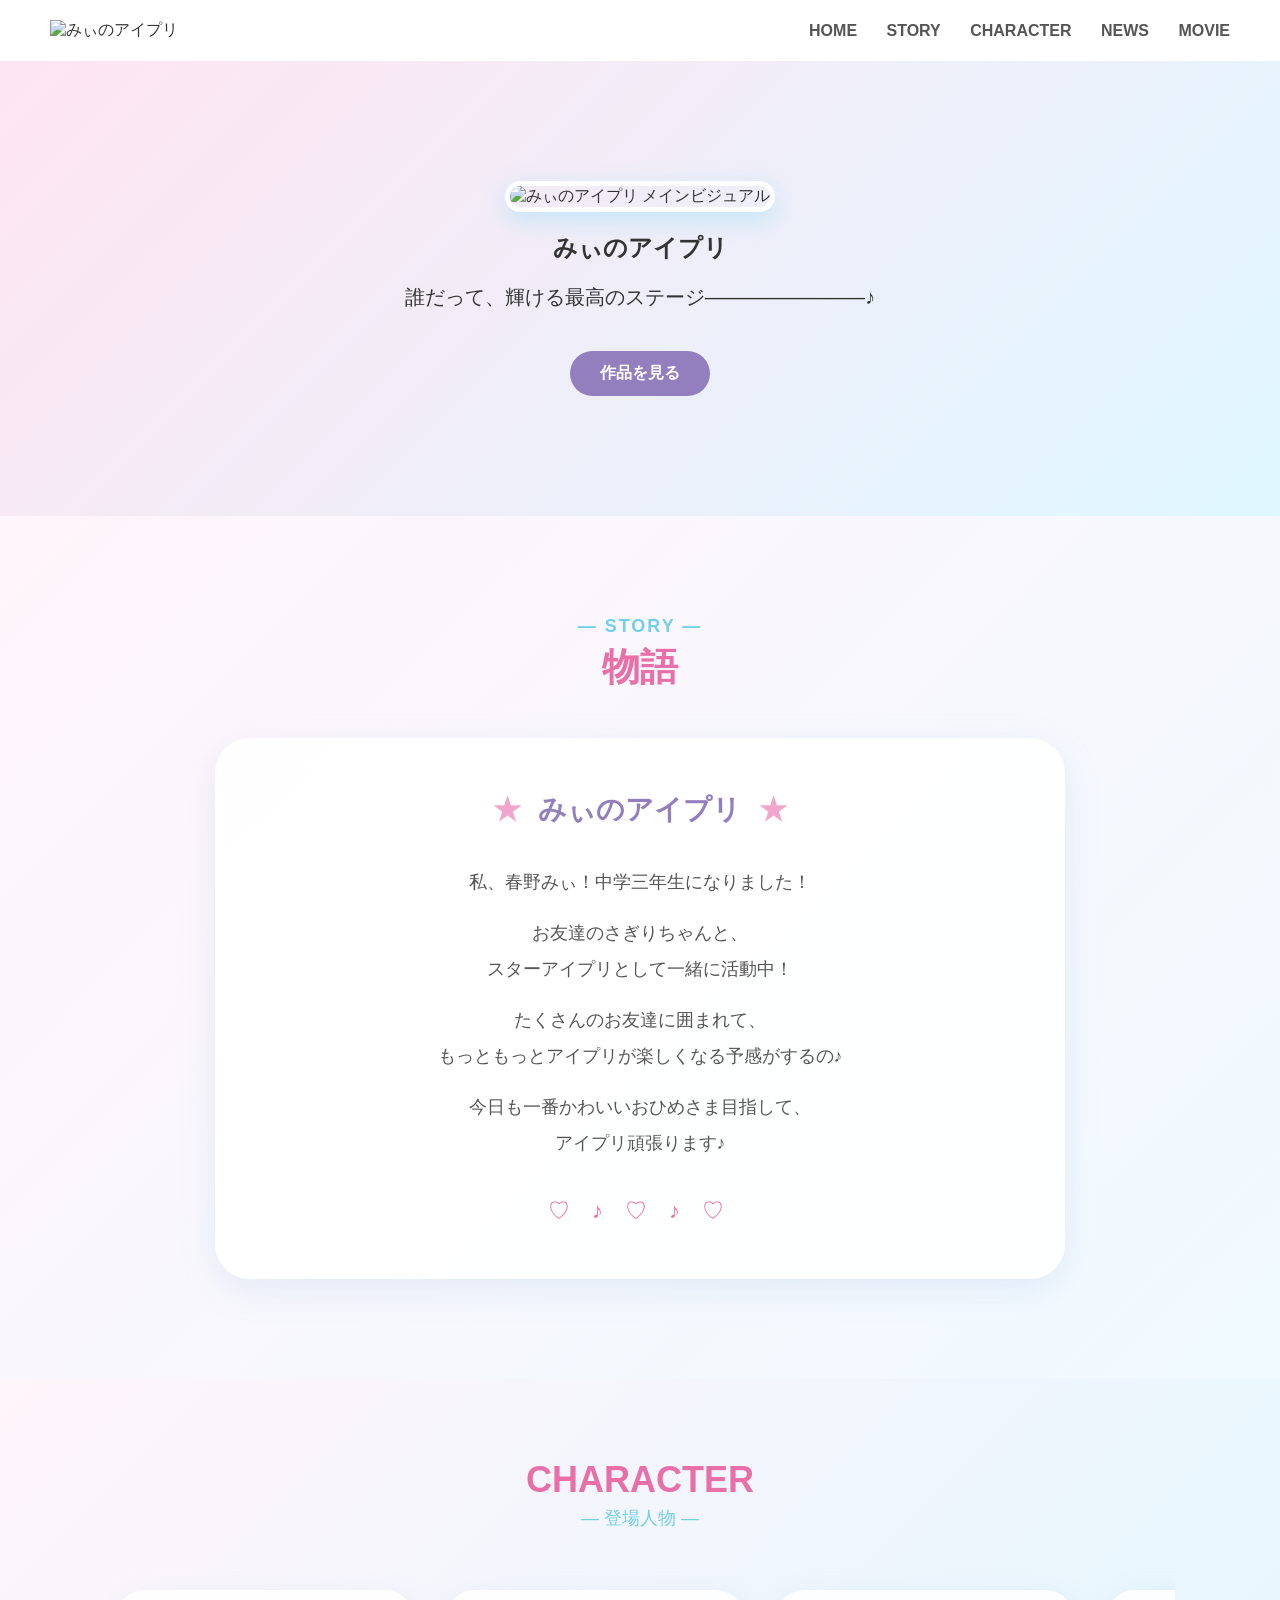
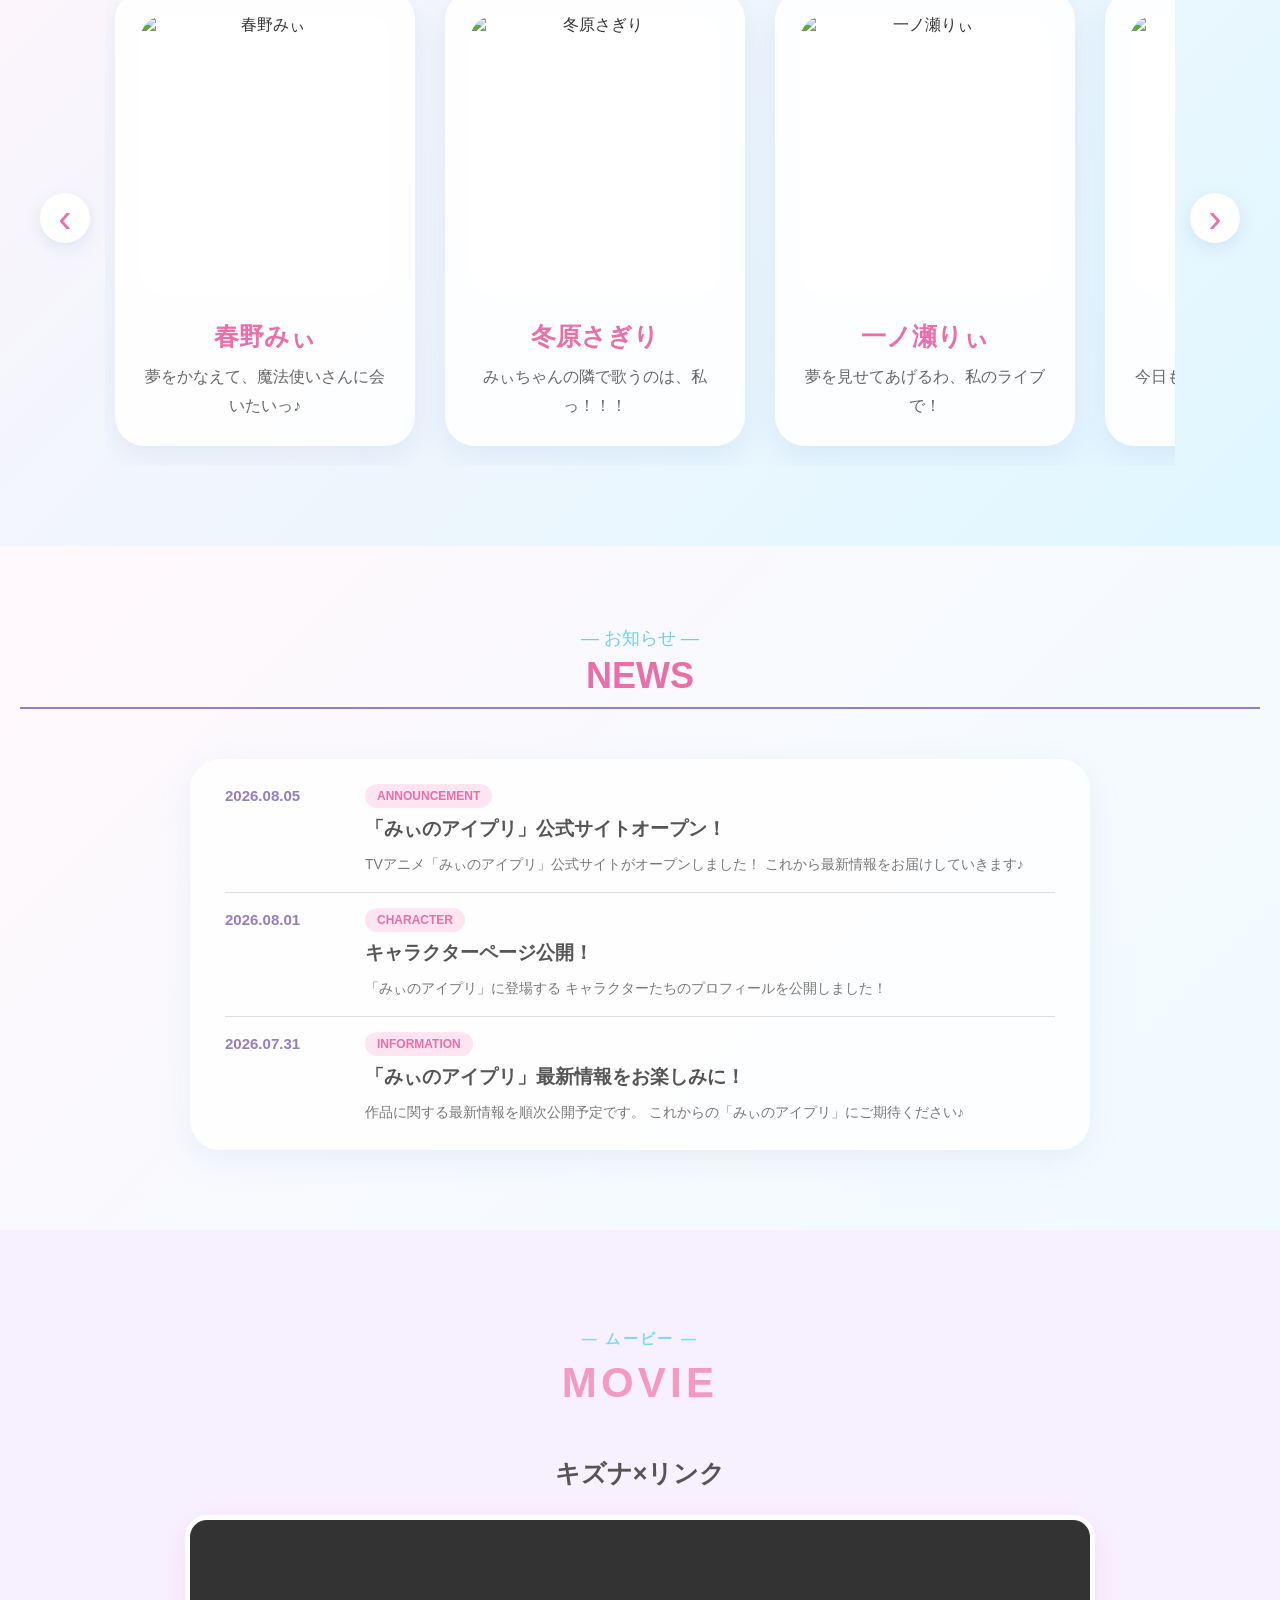
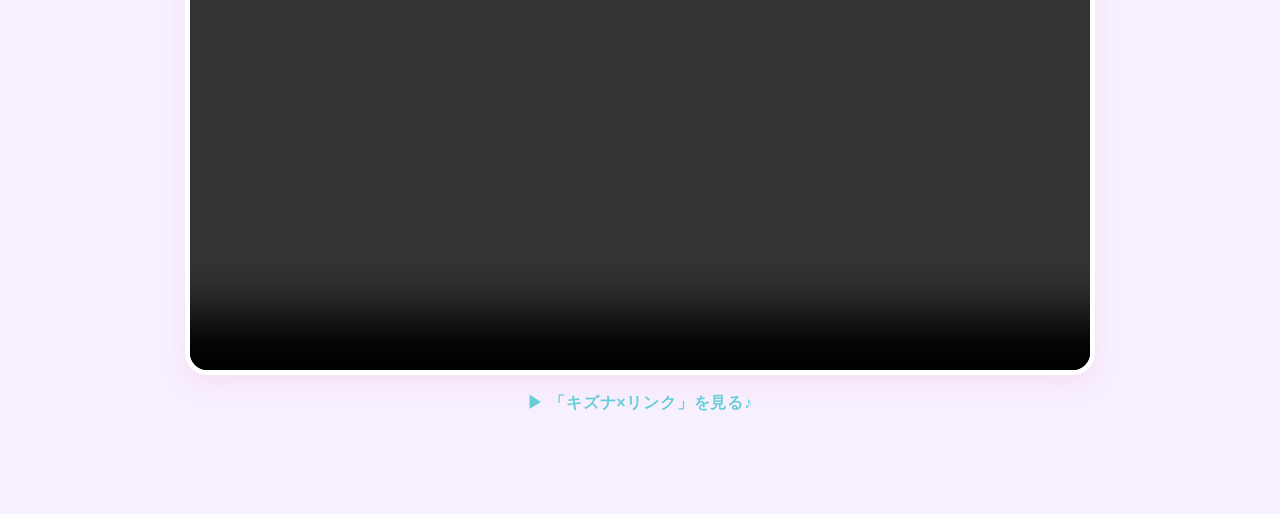
==== index.html @ 5d975978 "Add files via upload" ====
<!DOCTYPE html>
<html lang="ja">

<head>

    <meta charset="UTF-8">

    <meta name="viewport"
        content="width=device-width, initial-scale=1.0">

    <title>みぃのアイプリTVアニメ公式サイト</title>

    <link rel="stylesheet" href="style.css">

</head>


<body>


    <!-- ヘッダー -->

    <header>

        
        
        <div class="logo">
    <img src="images/タイトル.png" alt="みぃのアイプリ">
        </div>

        <nav>
            <a href="#home">HOME</a>
            <a href="#story">STORY</a>
            <a href="#character">CHARACTER</a>
            <a href="#news">NEWS</a> 
         <a href="#movie">MOVIE</a>
        </nav>

    </header>



    <!-- HOME -->

    <section class="hero" id="home">

        <img src="images/main.png.png"
             alt="みぃのアイプリ メインビジュアル">

        <h2>みぃのアイプリ</h2>

        <p>
            誰だって、輝ける最高のステージ――――――――♪
        </p>

        <a href="https://privatter.net/u/Outou_mix"
   class="hero-button"
   target="_blank"
   rel="noopener noreferrer">
    作品を見る
</a>

    </section>



    <!-- STORY -->

    <section class="story" id="story">

    <p class="story-subtitle">
        ― STORY ―
    </p>

    <h2>物語</h2>

    <div class="story-box">

        <div class="story-title">
            <span>★</span>
            みぃのアイプリ
            <span>★</span>
        </div>

        <p>
            私、春野みぃ！中学三年生になりました！
        </p>

        <p>
            お友達のさぎりちゃんと、<br>
            スターアイプリとして一緒に活動中！
        </p>

<p>
            たくさんのお友達に囲まれて、<br>
            もっともっとアイプリが楽しくなる予感がするの♪
        </p>


        <p>
            今日も一番かわいいおひめさま目指して、<br>
            アイプリ頑張ります♪
        </p>

        <div class="story-decoration">
            ♡ ♪ ♡ ♪ ♡
        </div>

    </div>

</section>


    <!-- CHARACTER -->

    <section class="character" id="character">

        <h2>CHARACTER</h2>

        <p class="section-subtitle">
            ― 登場人物 ―
        </p>


<div class="character-slider">

    <!-- 左ボタン -->
    <button class="character-arrow prev">‹</button>






        <!-- キャラクター一覧 -->

        <div class="character-list">


            <!-- 春野みぃ -->

            <a href="character-mii.html" class="character-card">

                <div class="character-image">
                    <img
                        src="images/mi.jpg"
                        alt="春野みぃ">
                </div>

                <h3>春野みぃ</h3>

                <p>
                    夢をかなえて、魔法使いさんに会いたいっ♪
                </p>

            </a>



            <!-- 冬原さぎり -->

            <a href="character-sagiri.html" class="character-card">

                <div class="character-image">
                    <img
                        src="images/sagiri.jpg"
                        alt="冬原さぎり">
                </div>

                <h3>冬原さぎり</h3>

                <p>
                    みぃちゃんの隣で歌うのは、私っ！！！
                </p>

            </a>



            <!-- 一ノ瀬りぃ -->

            <a href="character-rii.html" class="character-card">

                <div class="character-image">
                    <img
                        src="images/rii.jpg"
                        alt="一ノ瀬りぃ">
                </div>

                <h3>一ノ瀬りぃ</h3>

                <p>
                    夢を見せてあげるわ、私のライブで！
                </p>

            </a>



            <!-- 水森翠 -->

            <a href="character-sui.html" class="character-card">

                <div class="character-image">
                    <img
                        src="images/sui.jpg"
                        alt="水森翠">
                </div>

                <h3>水森翠</h3>

                <p>
                    今日もアイプリ日和の天気だねぇ～♪
                </p>

            </a>



            <!-- 由良樹ぱく -->

            <a href="character-paku.html" class="character-card">

                <div class="character-image">
                    <img
                        src="images/paku.jpg"
                        alt="由良樹ぱく">
                </div>

                <h3>由良樹ぱく</h3>

                <p>
                    あたしのライブで、笑顔を届けるっすよ！
                </p>

            </a>



            <!-- 秋風いずき -->

            <a href="character-izu.html" class="character-card">

                <div class="character-image">
                    <img
                        src="images/izu.jpg"
                        alt="秋風いずき">
                </div>

                <h3>秋風いずき</h3>

                <p>
                    お願いみぃちゃん、アイプリになって！
                </p>

            </a>



            <!-- 夕暮凪 -->

            <a href="character-nagi.html" class="character-card">

                <div class="character-image">
                    <img
                        src="images/nagi.jpg"
                        alt="夕暮凪">
                </div>

                <h3>夕暮凪</h3>

                <p>
                    あんたたち、ステージで妥協しないでよね
                </p>

            </a>



            <!-- 黒瀬胡桃 -->

            <a href="character-kurumi.html" class="character-card">

                <div class="character-image">
                    <img
                        src="images/kurumi.jpg"
                        alt="黒瀬胡桃">
                </div>

                <h3>黒瀬胡桃</h3>

                <p>
                    ぱくは私の親友なのです！
                </p>

            </a>



            <!-- 水森零 -->

            <a href="character-rei.html" class="character-card">

                <div class="character-image">
                    <img
                        src="images/rei.jpg"
                        alt="水森零">
                </div>

                <h3>水森零</h3>

                <p>
                    翠には幸せでいてほしいの
                </p>

            </a>



            <!-- 神咲夏色 -->

            <a href="character-natu.html" class="character-card">

                <div class="character-image">
                    <img
                        src="images/natu.webp"
                        alt="神咲夏色">
                </div>

                <h3>神咲夏色</h3>

                <p>
                    ボクのステージは、みんなに魔法をかけるんだ！
                </p>

            </a>



            <!-- 柏木亜美華 -->

            <a href="character-ami.html" class="character-card">

                <div class="character-image">
                    <img
                        src="images/ami.jpg"
                        alt="柏木亜美華">
                </div>

                <h3>柏木亜美華</h3>

                <p>
                    お花みたいに広がって、私の思い届いて！
                </p>

            </a>



            <!-- 星宵ゆあ -->

            <a href="character-yua.html" class="character-card">

                <div class="character-image">
                    <img
                        src="images/yua.jpg"
                        alt="星宵ゆあ">
                </div>

                <h3>星宵ゆあ</h3>

                <p>
                    …………もう一度だけ、私も歌いたい
                </p>

            </a>



            <!-- 夜沙暗ろまん -->

            <a href="character-roma.html" class="character-card">

                <div class="character-image">
                    <img
                        src="images/roma.jpg"
                        alt="夜沙暗ろまん">
                </div>

                <h3>夜沙暗ろまん</h3>

                <p>
                    …………先輩、ごめんなさい
                </p>

            </a>


        </div>
        <!-- character-list ここまで -->


        <!-- 右ボタン -->

        <button class="character-arrow next">
            ›
        </button>


    </div>
    <!-- character-slider ここまで -->


</section>







    <!-- NEWS -->

   <!-- NEWS -->

<section class="news" id="news">

    <p class="section-subtitle">
        ― お知らせ ―
    </p>

    <h2>NEWS</h2>


    <div class="news-list">


        <!-- NEWS 01 -->

        <article class="news-item">

            <time>2026.08.05</time>

            <div class="news-content">

                <span class="news-category">
                    ANNOUNCEMENT
                </span>

                <h3>
                    「みぃのアイプリ」公式サイトオープン！
                </h3>

                <p>
                    TVアニメ「みぃのアイプリ」公式サイトがオープンしました！
                    これから最新情報をお届けしていきます♪
                </p>

            </div>

        </article>



        <!-- NEWS 02 -->

        <article class="news-item">

            <time>2026.08.01</time>

            <div class="news-content">

                <span class="news-category">
                    CHARACTER
                </span>

                <h3>
                    キャラクターページ公開！
                </h3>

                <p>
                    「みぃのアイプリ」に登場する
                    キャラクターたちのプロフィールを公開しました！
                </p>

            </div>

        </article>



        <!-- NEWS 03 -->

        <article class="news-item">

            <time>2026.07.31</time>

            <div class="news-content">

                <span class="news-category">
                    INFORMATION
                </span>

                <h3>
                    「みぃのアイプリ」最新情報をお楽しみに！
                </h3>

                <p>
                    作品に関する最新情報を順次公開予定です。
                    これからの「みぃのアイプリ」にご期待ください♪
                </p>

            </div>

        </article>


    </div>

</section>


<!-- MOVIE -->
<section class="movie-section">

    <p class="section-subtitle">
        ― ムービー ―
    </p>

    <h1>MOVIE</h1>

    <article class="movie-item">

        <h2>キズナ×リンク</h2>

        <div class="movie-video">
            <video controls playsinline>
                <source src="movies/【みぃプリ】キズナ×リンク.mp4" type="video/mp4">
                お使いのブラウザでは動画を再生できません。
            </video>
        </div>

        <p class="movie-caption">
            ▶ 「キズナ×リンク」を見る♪
        </p>

    </article>

</section>
</section>

<script src="script.js"></script>

</body>

</html>
---- style.css ----
body {
margin: 0;
background-color: #f7f0ff;
color: #333333;
font-family:  sans-serif;
}  

header{
 display: flex;
 justify-content: space-between;
 align-items: center;

 padding: 20px 50px;

 background-color: white;

}


.logo img {
    width: 180px;
    height: auto;
    display: block;
}

nav a{
    margin-left: 25px;

    color: #555555;
    text-decoration: none;
    font-weight: bold;

}

.hero{
    text-align: center;

    padding: 120px 20px;

    background: linear-gradient(
        135deg,
        #ffe5f2,
        #dff7ff
    );
}

.hero h1{
 font-size: 42px;
 color: #e86fa8;
 margin-top: 30px;
}

.hero p{
    font-size: 20px;
}

.hero button{

    margin-top: 20px;

    padding: 12px 30px;

    border: none;
    border-radius: 30px;
    
    background-color: #947fbe;
    color: white;

    font-size: 16px;
    cursor: pointer;
}

.news{
 max-width: 800px;
 margin: 60px auto;
 padding: 0 20px;

}

.news h2{
    
    color: #947fbe;
    
    border-bottom: 2px solid #947fbe;

    padding-bottom: 10px;
}


.news article{
 display: flex;
 gap: 30px;   
 padding: 15px 0;
 border-bottom: 1px solid #dddddd;
}

.news time{
    color: #947fbe;
    font-weight: bold;
}

footer{
    margin-top: 80px;

    padding: 30px;

    text-align: center;

    background-color: #333333;
    
    color: #ffffff;
}

.hero img{
    max-width: 90%;
    max-width: 500px;

    border-radius: 20px;

    border: 5px solid white;

    box-shadow: 0 8px 25px rgba(130, 217, 245, 0.4);
}



.character {
    padding: 80px 20px;
    text-align: center;

    background: linear-gradient(
        135deg,
        #fff5fb,
        #dff7ff
    );

    width: 100%;
    box-sizing: border-box;

    overflow: hidden;
}

.character h2 {
    font-size: 36px;
    color: #e86fa8;
    margin: 0 0 5px;
}

.section-subtitle {
    color: #72cfe8;
    font-size: 18px;
    margin: 0 0 40px;
}


/* キャラクター全体 */

.character-slider {
    display: flex;
    align-items: center;

    gap: 15px;

    width: 100%;
    max-width: 1200px;

    margin: 0 auto;

    box-sizing: border-box;
}

/* キャラクターを横に並べる部分 */
.character-list {
    display: flex;

    gap: 30px;

    flex: 1;
    width: 0;
    min-width: 0;

    overflow-x: auto;

    padding: 20px 10px;

    box-sizing: border-box;

    scroll-behavior: smooth;
}



/* スクロールバー */

.character-list::-webkit-scrollbar {
    height: 8px;
}

.character-list::-webkit-scrollbar-thumb {
    background: #f3a6cc;
    border-radius: 10px;
}

.character-list::-webkit-scrollbar-track {
    background: #eefaff;
    border-radius: 10px;
}


/* キャラクターカード */
.character-card {
    flex: 0 0 300px;

    padding: 25px;

    box-sizing: border-box;

    background: rgba(255, 255, 255, 0.9);

    border-radius: 30px;

    box-shadow: 0 10px 30px rgba(150, 180, 220, 0.2);

    text-decoration: none;
    color: inherit;

    display: block;

    transition: transform 0.2s, box-shadow 0.2s;
}



/* キャラクター画像 */

.character-image {
    width: 100%;
    height: 280px;

    display: flex;
    align-items: center;
    justify-content: center;

    background: #ffffff;

    border-radius: 25px;

    overflow: hidden;
}

.character-image img {
    width: 100%;
    height: 100%;

    object-fit: cover;

    display: block;
}

/* キャラクター名 */

.character-card h3 {
    color: #e86fa8;
    font-size: 25px;

    margin: 25px 0 10px;
}


/* キャラクター紹介文 */

.character-card p {
    color: #666666;

    font-size: 16px;
    line-height: 1.8;

    margin: 0;
}


/* 左右のボタン */

.character-arrow {
    width: 50px;
    height: 50px;

    flex: 0 0 50px;

    padding: 0;

    border: none;
    border-radius: 50%;

    background-color: white;

    color: #e86fa8;

    font-size: 40px;
    line-height: 50px;

    cursor: pointer;

    box-shadow: 0 5px 15px rgba(150, 180, 220, 0.25);

    display: flex;
    align-items: center;
    justify-content: center;

    box-sizing: border-box;
}





/* =========================
   CHARACTER DETAIL
========================= */

.character-detail {
    padding: 80px 20px;

    max-width: 1100px;

    margin: 0 auto;

    text-align: center;
}

.character-detail h1 {
    color: #e86fa8;

    font-size: 42px;

    margin-bottom: 50px;
}

.character-detail-content {
    display: flex;

    align-items: center;

    gap: 60px;

    text-align: left;
}

.character-detail-image {
    flex: 1;

    max-width: 450px;

    background: white;

    border-radius: 30px;

    overflow: hidden;

    box-shadow:
        0 10px 30px rgba(150, 180, 220, 0.2);
}

.character-detail-image img {
    width: 100%;

    display: block;
}

.character-detail-text {
    flex: 1;
}

.character-detail-text h2 {
    color: #e86fa8;

    font-size: 32px;
}

.character-detail-text p {
    line-height: 2;

    color: #555;
}

.character-detail-text dl {
    margin-top: 30px;
}

.character-detail-text dt {
    color: #72cfe8;

    font-weight: bold;

    margin-top: 15px;
}

.character-detail-text dd {
    margin-left: 0;

    margin-top: 5px;
}

.back-button {
    display: inline-block;

    margin-top: 60px;

    padding: 12px 30px;

    border-radius: 30px;

    background: #e86fa8;

    color: white;

    text-decoration: none;

    font-weight: bold;
}

.back-button:hover {
    opacity: 0.8;
}



.character-card:hover {
    text-decoration: none;
    color: inherit;

    transform: translateY(-8px);

    box-shadow:
        0 15px 35px rgba(150, 180, 220, 0.3);
}


.story {
    padding: 100px 20px;
    text-align: center;

    background: linear-gradient(
        135deg,
        #fff5fb,
        #f0faff
    );

    box-sizing: border-box;
}

.story-subtitle {
    margin: 0 0 5px;

    color: #72cfe8;

    font-size: 18px;
    font-weight: bold;
    letter-spacing: 2px;
}

.story h2 {
    margin: 0 0 45px;

    color: #e86fa8;

    font-size: 38px;
}

/* ストーリー本文のカード */

.story-box {
    max-width: 850px;

    margin: 0 auto;

    padding: 50px 60px;

    box-sizing: border-box;

    background: rgba(255, 255, 255, 0.9);

    border-radius: 35px;

    box-shadow:
        0 10px 35px rgba(150, 180, 220, 0.2);

    border: 3px solid rgba(255, 255, 255, 0.8);
}

/* タイトル */

.story-title {
    margin-bottom: 35px;

    color: #947fbe;

    font-size: 28px;
    font-weight: bold;
}

.story-title span {
    color: #f3a6cc;

    margin: 0 10px;
}

/* 本文 */

.story-box p {
    margin: 15px 0;

    color: #555555;

    font-size: 18px;

    line-height: 2;
}

/* 下の飾り */

.story-decoration {
    margin-top: 35px;

    color: #e86fa8;

    font-size: 22px;

    letter-spacing: 8px;
}


/* =========================
   NEWS
========================= */

.news {
    padding: 80px 20px;

    background: linear-gradient(
        135deg,
        #fff8fc,
        #f0fbff
    );

    max-width: none;
    margin: 0;
}

.news > h2 {
    text-align: center;

    font-size: 36px;

    color: #e86fa8;

    margin: 0 0 50px;
}

.news > .section-subtitle {
    text-align: center;

    margin-bottom: 5px;
}


/* NEWS一覧 */

.news-list {
    max-width: 900px;

    margin: 0 auto;

    background: rgba(255, 255, 255, 0.85);

    border-radius: 30px;

    padding: 10px 35px;

    box-sizing: border-box;

    box-shadow:
        0 10px 30px rgba(150, 180, 220, 0.15);
}


/* NEWS一件 */

.news-item {
    display: flex;

    gap: 30px;

    padding: 30px 10px;

    border-bottom: 1px solid #eeeeee;
}


/* 最後だけ線を消す */

.news-item:last-child {
    border-bottom: none;
}


/* 日付 */

.news-item time {
    flex: 0 0 110px;

    color: #947fbe;

    font-weight: bold;

    font-size: 15px;

    padding-top: 3px;
}


/* NEWS本文 */

.news-content {
    flex: 1;
}


/* カテゴリー */

.news-category {
    display: inline-block;

    padding: 5px 12px;

    border-radius: 20px;

    background: #ffe5f2;

    color: #e86fa8;

    font-size: 12px;

    font-weight: bold;

    margin-bottom: 8px;
}


/* タイトル */

.news-content h3 {
    margin: 0 0 10px;

    color: #555555;

    font-size: 19px;
}


/* 本文 */

.news-content p {
    margin: 0;

    color: #777777;

    line-height: 1.8;

    font-size: 14px;
}


/* NEWSにマウスを乗せたとき */

.news-item {
    transition: transform 0.2s;
}

.news-item:hover {
    transform: translateX(5px);
}


.hero-button {
    display: inline-block;

    margin-top: 20px;

    padding: 12px 30px;

    border-radius: 30px;

    background-color: #947fbe;

    color: white;

    text-decoration: none;

    font-size: 16px;

    font-weight: bold;

    transition: 0.2s;
}

.hero-button:hover {
    transform: translateY(-3px);

    box-shadow:
        0 8px 20px rgba(150, 120, 190, 0.25);
}

/* =========================
   MOVIE
========================= */

.movie-section {
    width: 90%;
    max-width: 1000px;
    margin: 100px auto;
    text-align: center;
}

/* ― ムービー ― */

.movie-section .section-subtitle {
    margin: 0 0 10px;

    color: #7edce8;

    font-size: 15px;
    font-weight: bold;

    letter-spacing: 0.15em;
}

/* =========================
   MOVIE
========================= */

.movie-section {
    width: 90%;
    max-width: 1000px;
    margin: 100px auto;
    text-align: center;
}

/* ― ムービー ― */

.movie-section .section-subtitle {
    margin: 0 0 10px;
    color: #7edce8;
    font-size: 15px;
    font-weight: bold;
    letter-spacing: 0.15em;
}

/* MOVIE */

.movie-section h1 {
    margin: 0 0 50px;
    color: #f49ac2;
    font-size: 42px;
    font-weight: bold;
    letter-spacing: 0.1em;
}

/* 動画 */

.movie-item {
    width: 100%;
    margin: 0 auto 70px;
    text-align: center;
}

.movie-item h2 {
    margin: 0 0 25px;
    color: #555;
    font-size: 25px;
    font-weight: bold;
}

.movie-video {
    width: 100%;
    max-width: 900px;
    margin: 0 auto;
    overflow: hidden;
    background: white;
    border: 5px solid white;
    border-radius: 22px;
    box-shadow: 0 8px 25px rgba(244, 154, 194, 0.2);
}

.movie-video video {
    display: block;
    width: 100%;
    height: auto;
}

.movie-caption {
    margin: 18px 0 0;
    color: #68cdd9;
    font-size: 16px;
    font-weight: bold;
    letter-spacing: 0.05em;
}

@media screen and (max-width: 768px) {

    /* ページ全体 */
    body {
        width: 100%;
        overflow-x: hidden;
    }

    /* ヘッダー */
    header {
        width: 100%;
        padding: 10px;
        box-sizing: border-box;
    }

    /* ロゴ */
    .logo img {
        max-width: 70%;
        height: auto;
    }

    /* コンテンツ */
    main {
        width: 100%;
        padding: 0 15px;
        box-sizing: border-box;
    }

    /* 画像 */
    img {
        max-width: 100%;
        height: auto;
    }

    /* YouTubeなどの動画 */
    iframe {
        max-width: 100%;
        width: 100%;
        height: auto;
        aspect-ratio: 16 / 9;
    }

    /* 横並びの要素を縦並びに */
    .container,
    .content,
    .items {
        flex-direction: column;
    }

    /* 見出し */
    h1 {
        font-size: 26px;
    }

    h2 {
        font-size: 22px;
    }

    h3 {
        font-size: 19px;
    }

    /* 本文 */
    p {
        font-size: 15px;
        line-height: 1.8;
    }
}
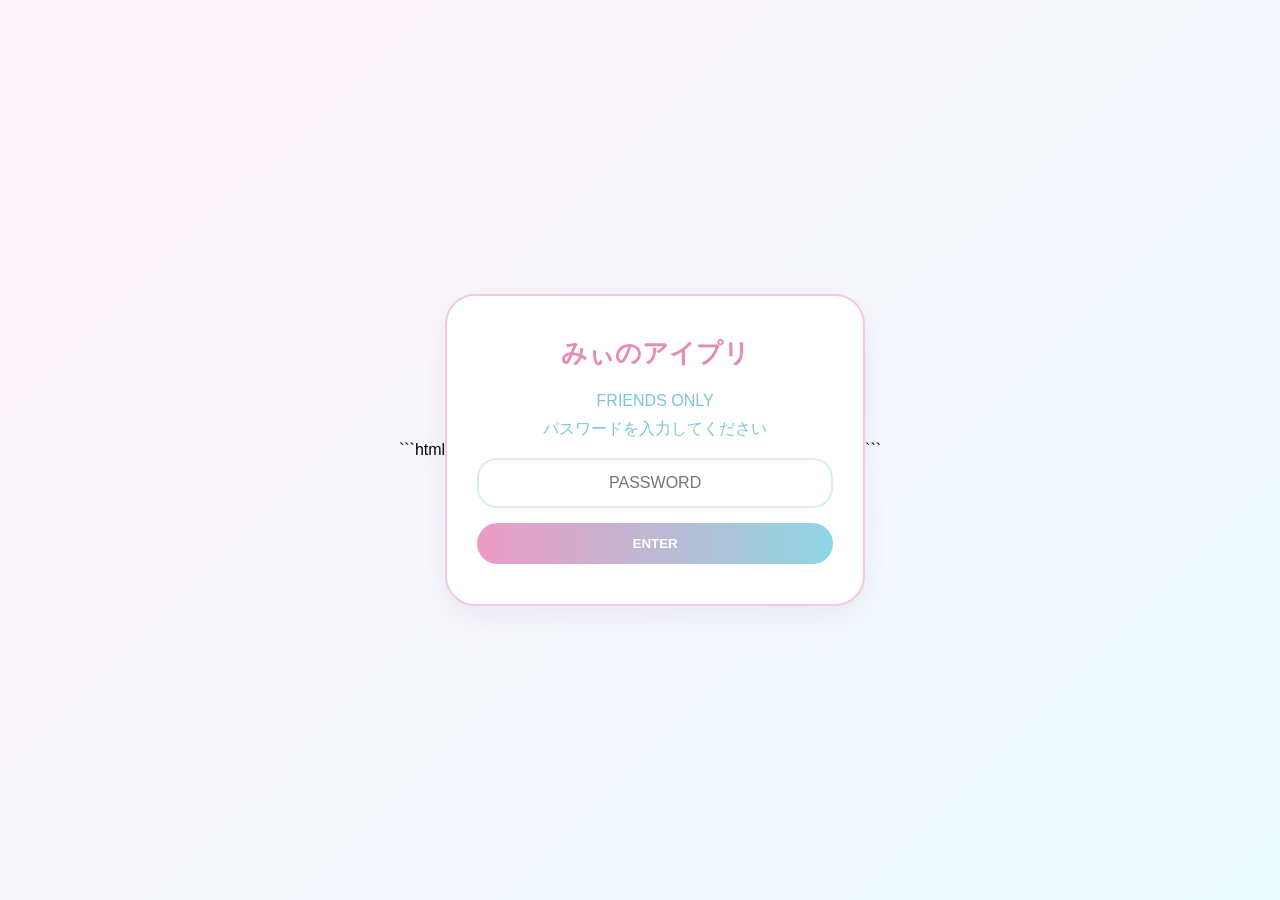
==== commit 7fd784f3: "Create index.html" ====
--- a/index.html
+++ b/index.html
@@ -1,556 +1,187 @@
-<!DOCTYPE html>
-<html lang="ja">
-
-<head>
-
-    <meta charset="UTF-8">
-
-    <meta name="viewport"
-        content="width=device-width, initial-scale=1.0">
-
-    <title>みぃのアイプリTVアニメ公式サイト</title>
-
-    <link rel="stylesheet" href="style.css">
-
-</head>
-
-
-<body>
-
-
-    <!-- ヘッダー -->
-
-    <header>
-
-        
-        
-        <div class="logo">
-    <img src="images/タイトル.png" alt="みぃのアイプリ">
-        </div>
-
-        <nav>
-            <a href="#home">HOME</a>
-            <a href="#story">STORY</a>
-            <a href="#character">CHARACTER</a>
-            <a href="#news">NEWS</a> 
-         <a href="#movie">MOVIE</a>
-        </nav>
-
-    </header>
-
-
-
-    <!-- HOME -->
-
-    <section class="hero" id="home">
-
-        <img src="images/main.png.png"
-             alt="みぃのアイプリ メインビジュアル">
-
-        <h2>みぃのアイプリ</h2>
-
-        <p>
-            誰だって、輝ける最高のステージ――――――――♪
-        </p>
-
-        <a href="https://privatter.net/u/Outou_mix"
-   class="hero-button"
-   target="_blank"
-   rel="noopener noreferrer">
-    作品を見る
-</a>
-
-    </section>
-
-
-
-    <!-- STORY -->
-
-    <section class="story" id="story">
-
-    <p class="story-subtitle">
-        ― STORY ―
-    </p>
-
-    <h2>物語</h2>
-
-    <div class="story-box">
-
-        <div class="story-title">
-            <span>★</span>
-            みぃのアイプリ
-            <span>★</span>
-        </div>
-
-        <p>
-            私、春野みぃ！中学三年生になりました！
-        </p>
-
-        <p>
-            お友達のさぎりちゃんと、<br>
-            スターアイプリとして一緒に活動中！
-        </p>
-
-<p>
-            たくさんのお友達に囲まれて、<br>
-            もっともっとアイプリが楽しくなる予感がするの♪
-        </p>
-
-
-        <p>
-            今日も一番かわいいおひめさま目指して、<br>
-            アイプリ頑張ります♪
-        </p>
-
-        <div class="story-decoration">
-            ♡ ♪ ♡ ♪ ♡
-        </div>
-
-    </div>
-
-</section>
-
-
-    <!-- CHARACTER -->
-
-    <section class="character" id="character">
-
-        <h2>CHARACTER</h2>
-
-        <p class="section-subtitle">
-            ― 登場人物 ―
-        </p>
-
-
-<div class="character-slider">
-
-    <!-- 左ボタン -->
-    <button class="character-arrow prev">‹</button>
-
-
-
-
-
-
-        <!-- キャラクター一覧 -->
-
-        <div class="character-list">
-
-
-            <!-- 春野みぃ -->
-
-            <a href="character-mii.html" class="character-card">
-
-                <div class="character-image">
-                    <img
-                        src="images/mi.jpg"
-                        alt="春野みぃ">
-                </div>
-
-                <h3>春野みぃ</h3>
-
-                <p>
-                    夢をかなえて、魔法使いさんに会いたいっ♪
-                </p>
-
-            </a>
-
-
-
-            <!-- 冬原さぎり -->
-
-            <a href="character-sagiri.html" class="character-card">
-
-                <div class="character-image">
-                    <img
-                        src="images/sagiri.jpg"
-                        alt="冬原さぎり">
-                </div>
-
-                <h3>冬原さぎり</h3>
-
-                <p>
-                    みぃちゃんの隣で歌うのは、私っ！！！
-                </p>
-
-            </a>
-
-
-
-            <!-- 一ノ瀬りぃ -->
-
-            <a href="character-rii.html" class="character-card">
-
-                <div class="character-image">
-                    <img
-                        src="images/rii.jpg"
-                        alt="一ノ瀬りぃ">
-                </div>
-
-                <h3>一ノ瀬りぃ</h3>
-
-                <p>
-                    夢を見せてあげるわ、私のライブで！
-                </p>
-
-            </a>
-
-
-
-            <!-- 水森翠 -->
-
-            <a href="character-sui.html" class="character-card">
-
-                <div class="character-image">
-                    <img
-                        src="images/sui.jpg"
-                        alt="水森翠">
-                </div>
-
-                <h3>水森翠</h3>
-
-                <p>
-                    今日もアイプリ日和の天気だねぇ～♪
-                </p>
-
-            </a>
-
-
-
-            <!-- 由良樹ぱく -->
-
-            <a href="character-paku.html" class="character-card">
-
-                <div class="character-image">
-                    <img
-                        src="images/paku.jpg"
-                        alt="由良樹ぱく">
-                </div>
-
-                <h3>由良樹ぱく</h3>
-
-                <p>
-                    あたしのライブで、笑顔を届けるっすよ！
-                </p>
-
-            </a>
-
-
-
-            <!-- 秋風いずき -->
-
-            <a href="character-izu.html" class="character-card">
-
-                <div class="character-image">
-                    <img
-                        src="images/izu.jpg"
-                        alt="秋風いずき">
-                </div>
-
-                <h3>秋風いずき</h3>
-
-                <p>
-                    お願いみぃちゃん、アイプリになって！
-                </p>
-
-            </a>
-
-
-
-            <!-- 夕暮凪 -->
-
-            <a href="character-nagi.html" class="character-card">
-
-                <div class="character-image">
-                    <img
-                        src="images/nagi.jpg"
-                        alt="夕暮凪">
-                </div>
-
-                <h3>夕暮凪</h3>
-
-                <p>
-                    あんたたち、ステージで妥協しないでよね
-                </p>
-
-            </a>
-
-
-
-            <!-- 黒瀬胡桃 -->
-
-            <a href="character-kurumi.html" class="character-card">
-
-                <div class="character-image">
-                    <img
-                        src="images/kurumi.jpg"
-                        alt="黒瀬胡桃">
-                </div>
-
-                <h3>黒瀬胡桃</h3>
-
-                <p>
-                    ぱくは私の親友なのです！
-                </p>
-
-            </a>
-
-
-
-            <!-- 水森零 -->
-
-            <a href="character-rei.html" class="character-card">
-
-                <div class="character-image">
-                    <img
-                        src="images/rei.jpg"
-                        alt="水森零">
-                </div>
-
-                <h3>水森零</h3>
-
-                <p>
-                    翠には幸せでいてほしいの
-                </p>
-
-            </a>
-
-
-
-            <!-- 神咲夏色 -->
-
-            <a href="character-natu.html" class="character-card">
-
-                <div class="character-image">
-                    <img
-                        src="images/natu.webp"
-                        alt="神咲夏色">
-                </div>
-
-                <h3>神咲夏色</h3>
-
-                <p>
-                    ボクのステージは、みんなに魔法をかけるんだ！
-                </p>
-
-            </a>
-
-
-
-            <!-- 柏木亜美華 -->
-
-            <a href="character-ami.html" class="character-card">
-
-                <div class="character-image">
-                    <img
-                        src="images/ami.jpg"
-                        alt="柏木亜美華">
-                </div>
-
-                <h3>柏木亜美華</h3>
-
-                <p>
-                    お花みたいに広がって、私の思い届いて！
-                </p>
-
-            </a>
-
-
-
-            <!-- 星宵ゆあ -->
-
-            <a href="character-yua.html" class="character-card">
-
-                <div class="character-image">
-                    <img
-                        src="images/yua.jpg"
-                        alt="星宵ゆあ">
-                </div>
-
-                <h3>星宵ゆあ</h3>
-
-                <p>
-                    …………もう一度だけ、私も歌いたい
-                </p>
-
-            </a>
-
-
-
-            <!-- 夜沙暗ろまん -->
-
-            <a href="character-roma.html" class="character-card">
-
-                <div class="character-image">
-                    <img
-                        src="images/roma.jpg"
-                        alt="夜沙暗ろまん">
-                </div>
-
-                <h3>夜沙暗ろまん</h3>
-
-                <p>
-                    …………先輩、ごめんなさい
-                </p>
-
-            </a>
-
-
-        </div>
-        <!-- character-list ここまで -->
-
-
-        <!-- 右ボタン -->
-
-        <button class="character-arrow next">
-            ›
-        </button>
-
-
-    </div>
-    <!-- character-slider ここまで -->
-
-
-</section>
-
-
-
-
-
-
-
-    <!-- NEWS -->
-
-   <!-- NEWS -->
-
-<section class="news" id="news">
-
-    <p class="section-subtitle">
-        ― お知らせ ―
-    </p>
-
-    <h2>NEWS</h2>
-
-
-    <div class="news-list">
-
-
-        <!-- NEWS 01 -->
-
-        <article class="news-item">
-
-            <time>2026.08.05</time>
-
-            <div class="news-content">
-
-                <span class="news-category">
-                    ANNOUNCEMENT
-                </span>
-
-                <h3>
-                    「みぃのアイプリ」公式サイトオープン！
-                </h3>
-
-                <p>
-                    TVアニメ「みぃのアイプリ」公式サイトがオープンしました！
-                    これから最新情報をお届けしていきます♪
-                </p>
-
-            </div>
-
-        </article>
-
-
-
-        <!-- NEWS 02 -->
-
-        <article class="news-item">
-
-            <time>2026.08.01</time>
-
-            <div class="news-content">
-
-                <span class="news-category">
-                    CHARACTER
-                </span>
-
-                <h3>
-                    キャラクターページ公開！
-                </h3>
-
-                <p>
-                    「みぃのアイプリ」に登場する
-                    キャラクターたちのプロフィールを公開しました！
-                </p>
-
-            </div>
-
-        </article>
-
-
-
-        <!-- NEWS 03 -->
-
-        <article class="news-item">
-
-            <time>2026.07.31</time>
-
-            <div class="news-content">
-
-                <span class="news-category">
-                    INFORMATION
-                </span>
-
-                <h3>
-                    「みぃのアイプリ」最新情報をお楽しみに！
-                </h3>
-
-                <p>
-                    作品に関する最新情報を順次公開予定です。
-                    これからの「みぃのアイプリ」にご期待ください♪
-                </p>
-
-            </div>
-
-        </article>
-
-
-    </div>
-
-</section>
-
-
-<!-- MOVIE -->
-<section class="movie-section">
-
-    <p class="section-subtitle">
-        ― ムービー ―
-    </p>
-
-    <h1>MOVIE</h1>
-
-    <article class="movie-item">
-
-        <h2>キズナ×リンク</h2>
-
-        <div class="movie-video">
-            <video controls playsinline>
-                <source src="movies/【みぃプリ】キズナ×リンク.mp4" type="video/mp4">
-                お使いのブラウザでは動画を再生できません。
-            </video>
-        </div>
-
-        <p class="movie-caption">
-            ▶ 「キズナ×リンク」を見る♪
-        </p>
-
-    </article>
-
-</section>
-</section>
-
-<script src="script.js"></script>
-
-</body>
-
-</html>+```html
+<!DOCTYPE html>
+<html lang="ja">
+
+<head>
+    <meta charset="UTF-8">
+
+    <meta name="viewport"
+          content="width=device-width, initial-scale=1.0">
+
+    <title>みぃのアイプリ｜PASSWORD</title>
+
+    <style>
+
+        * {
+            box-sizing: border-box;
+        }
+
+        body {
+            margin: 0;
+            min-height: 100vh;
+
+            display: flex;
+            justify-content: center;
+            align-items: center;
+
+            font-family:
+                "Yu Gothic",
+                "Hiragino Kaku Gothic ProN",
+                sans-serif;
+
+            background:
+                linear-gradient(
+                    135deg,
+                    #fff4fa,
+                    #eefcff
+                );
+        }
+
+        .password-box {
+            width: min(90%, 420px);
+
+            padding: 40px 30px;
+
+            text-align: center;
+
+            background: white;
+
+            border-radius: 30px;
+
+            box-shadow:
+                0 10px 35px
+                rgba(180, 160, 190, 0.2);
+
+            border:
+                2px solid #f3c9df;
+        }
+
+        .password-box h1 {
+            margin: 0;
+
+            color: #e58bb7;
+
+            font-size: 26px;
+        }
+
+        .password-box p {
+            color: #79c6d5;
+
+            line-height: 1.7;
+        }
+
+        input {
+            width: 100%;
+
+            padding: 14px;
+
+            border:
+                2px solid #d9edf1;
+
+            border-radius: 20px;
+
+            outline: none;
+
+            text-align: center;
+
+            font-size: 16px;
+        }
+
+        button {
+            margin-top: 15px;
+
+            width: 100%;
+
+            padding: 13px;
+
+            border: none;
+
+            border-radius: 25px;
+
+            background:
+                linear-gradient(
+                    90deg,
+                    #ee9bc4,
+                    #8ed6e4
+                );
+
+            color: white;
+
+            font-weight: bold;
+
+            cursor: pointer;
+        }
+
+        #error {
+            display: none;
+
+            color: #e78bad;
+
+            margin-top: 15px;
+
+            font-size: 14px;
+        }
+
+    </style>
+</head>
+
+<body>
+
+    <div class="password-box">
+
+        <h1>みぃのアイプリ</h1>
+
+        <p>
+            FRIENDS ONLY<br>
+            パスワードを入力してください
+        </p>
+
+        <input
+            type="password"
+            id="password"
+            placeholder="PASSWORD"
+        >
+
+        <button onclick="checkPassword()">
+            ENTER
+        </button>
+
+        <p id="error">
+            パスワードが違います。
+        </p>
+
+    </div>
+
+
+    <script>
+
+        function checkPassword() {
+
+            const password =
+                document.getElementById("password").value;
+
+            /*
+             * 0805
+             */
+            const correctPassword = "0805";
+
+
+            if (password === correctPassword) {
+
+                window.location.href = "home.html";
+
+            } else {
+
+                document.getElementById("error")
+                    .style.display = "block";
+
+            }
+
+        }
+
+    </script>
+
+</body>
+
+</html>
+```
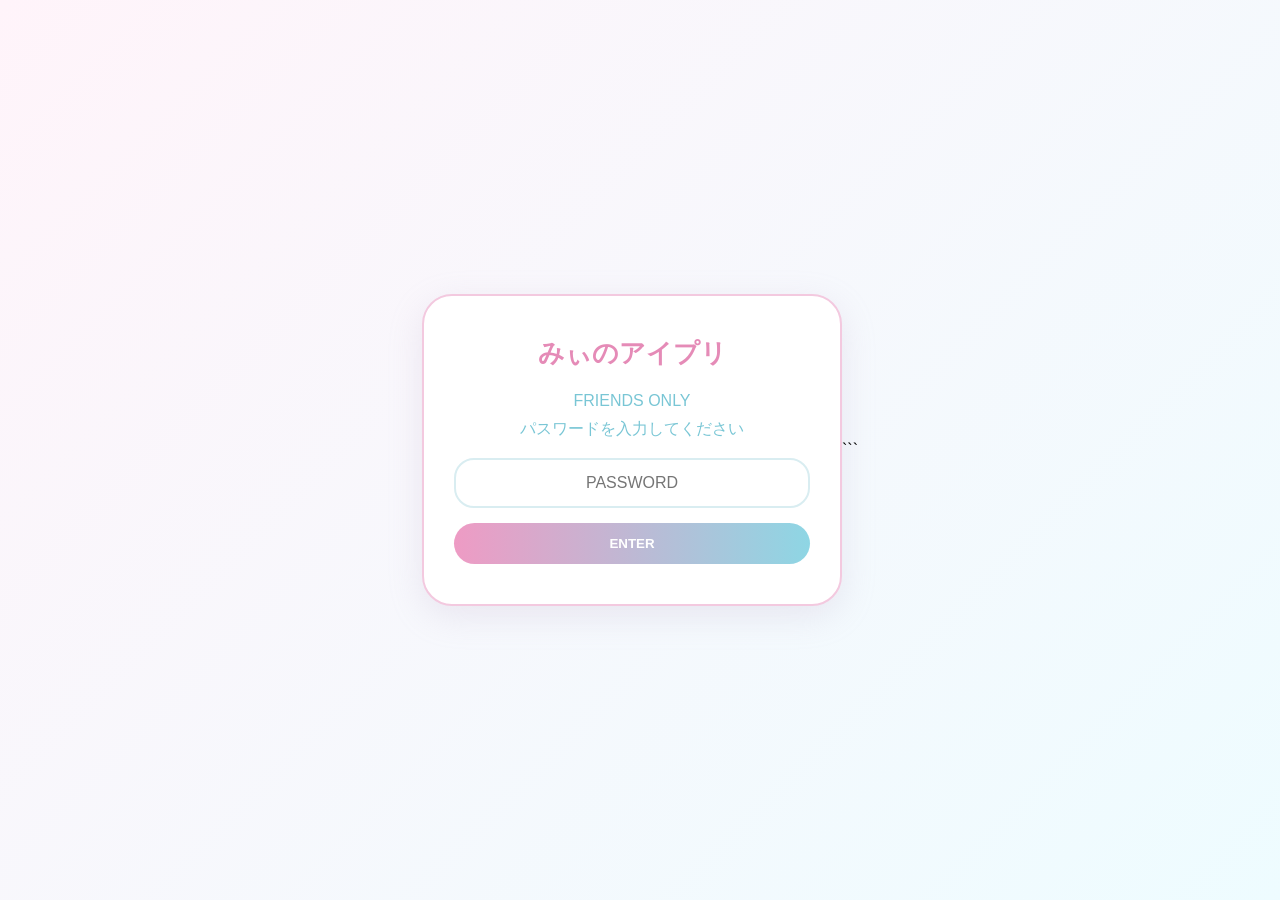
==== commit c70b8611: "Update index.html" ====
--- a/index.html
+++ b/index.html
@@ -1,4 +1,3 @@
-```html
 <!DOCTYPE html>
 <html lang="ja">
 
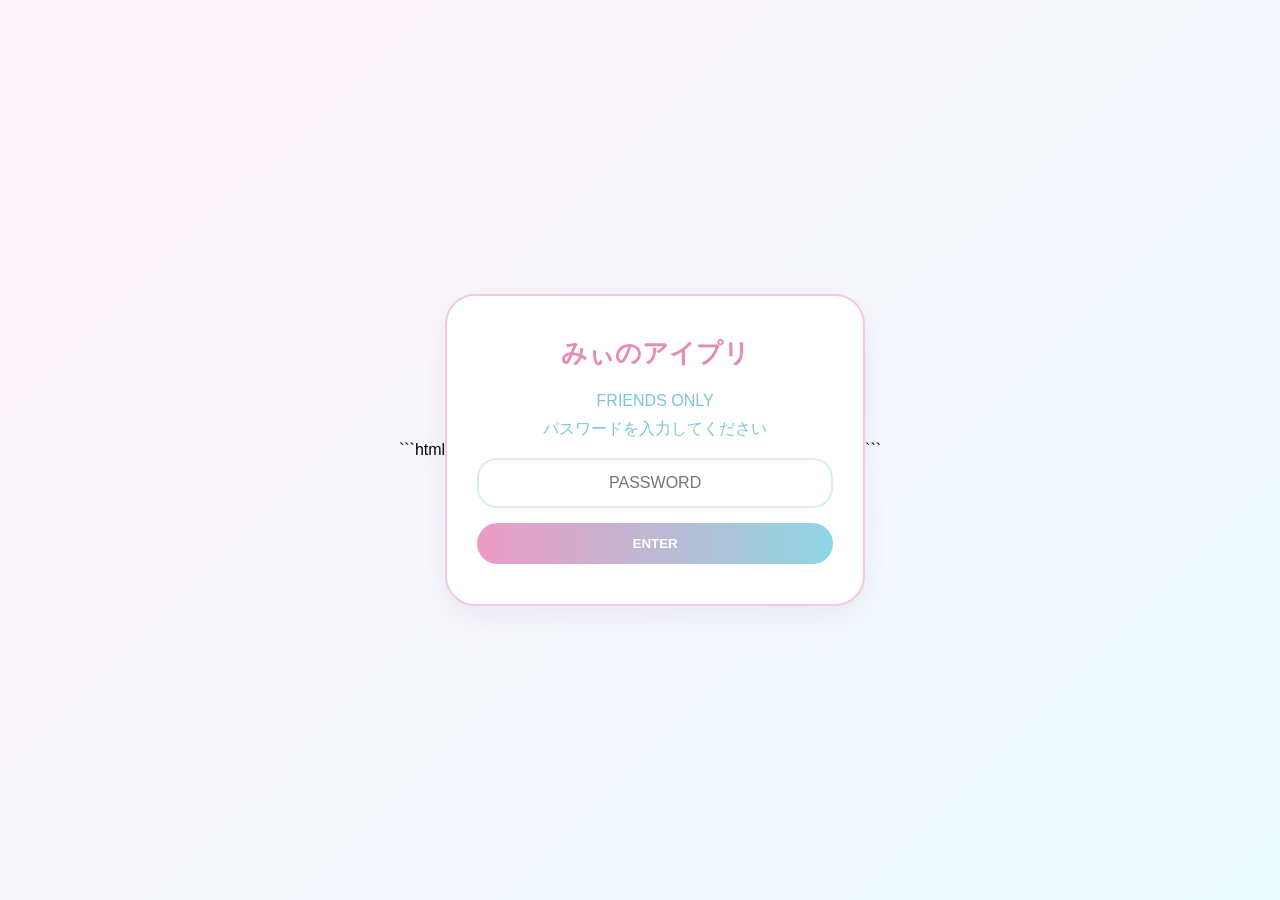
==== commit bb562200: "Update index.html" ====
--- a/index.html
+++ b/index.html
@@ -1,7 +1,9 @@
+```html
 <!DOCTYPE html>
 <html lang="ja">
 
 <head>
+
     <meta charset="UTF-8">
 
     <meta name="viewport"
@@ -122,7 +124,9 @@
         }
 
     </style>
+
 </head>
+
 
 <body>
 
@@ -159,9 +163,6 @@
             const password =
                 document.getElementById("password").value;
 
-            /*
-             * 0805
-             */
             const correctPassword = "0805";
 
 
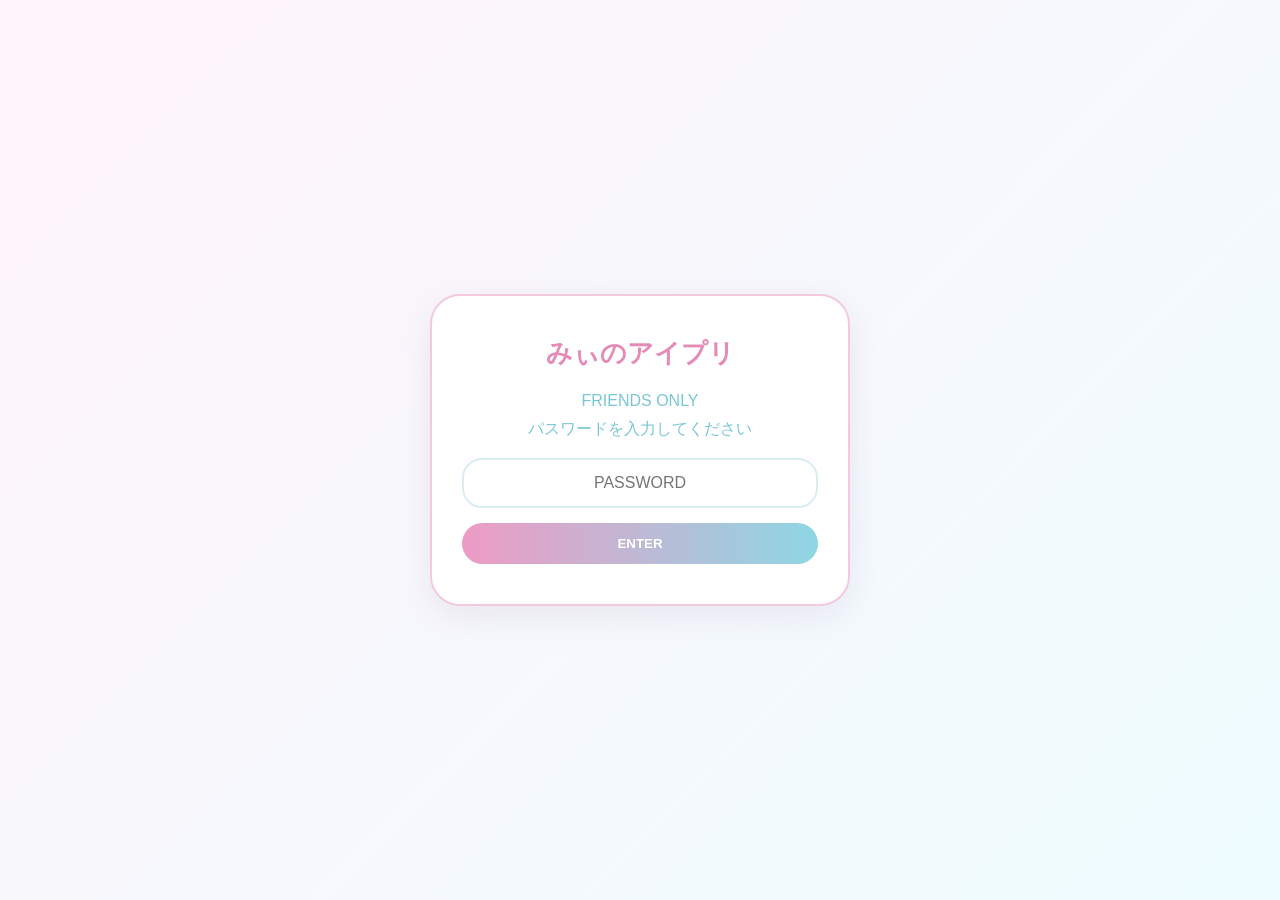
==== commit a37214f4: "Update index.html" ====
--- a/index.html
+++ b/index.html
@@ -1,4 +1,4 @@
-```html
+
 <!DOCTYPE html>
 <html lang="ja">
 
@@ -184,4 +184,4 @@
 </body>
 
 </html>
-```
+
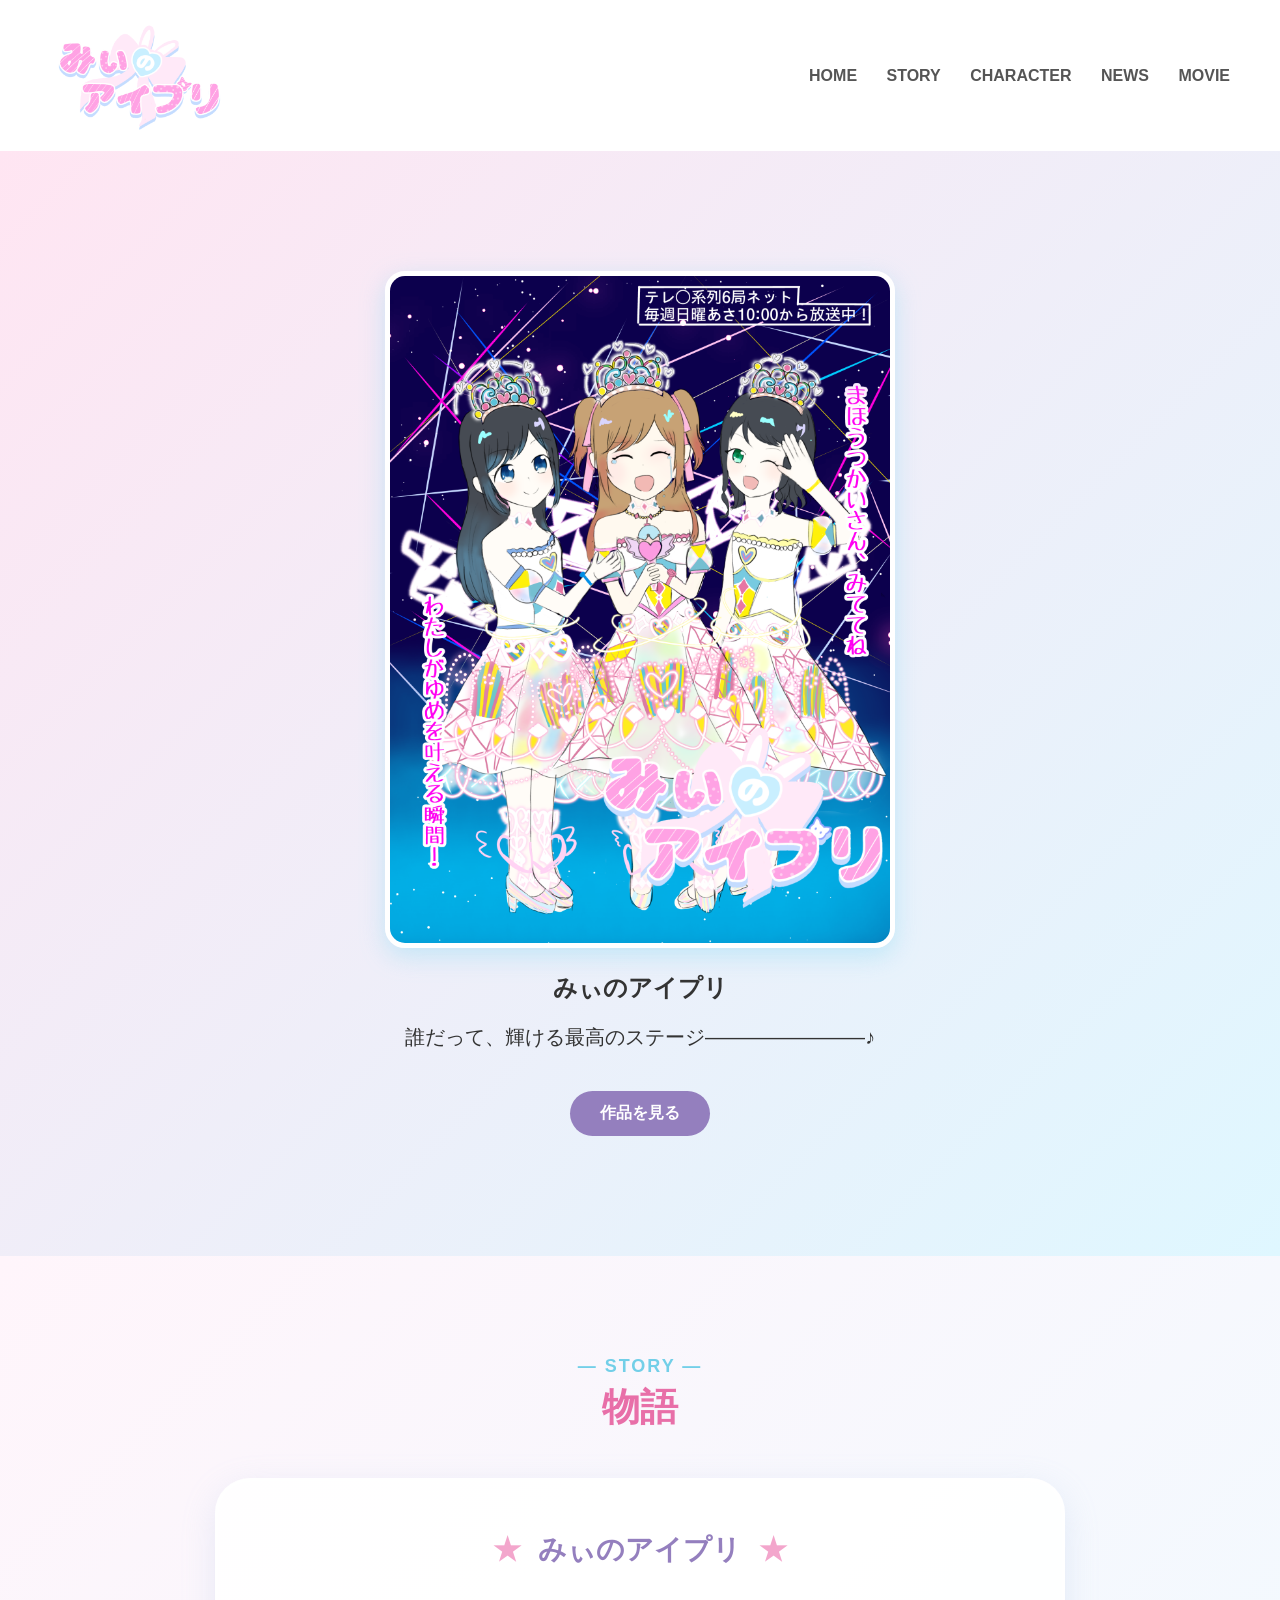
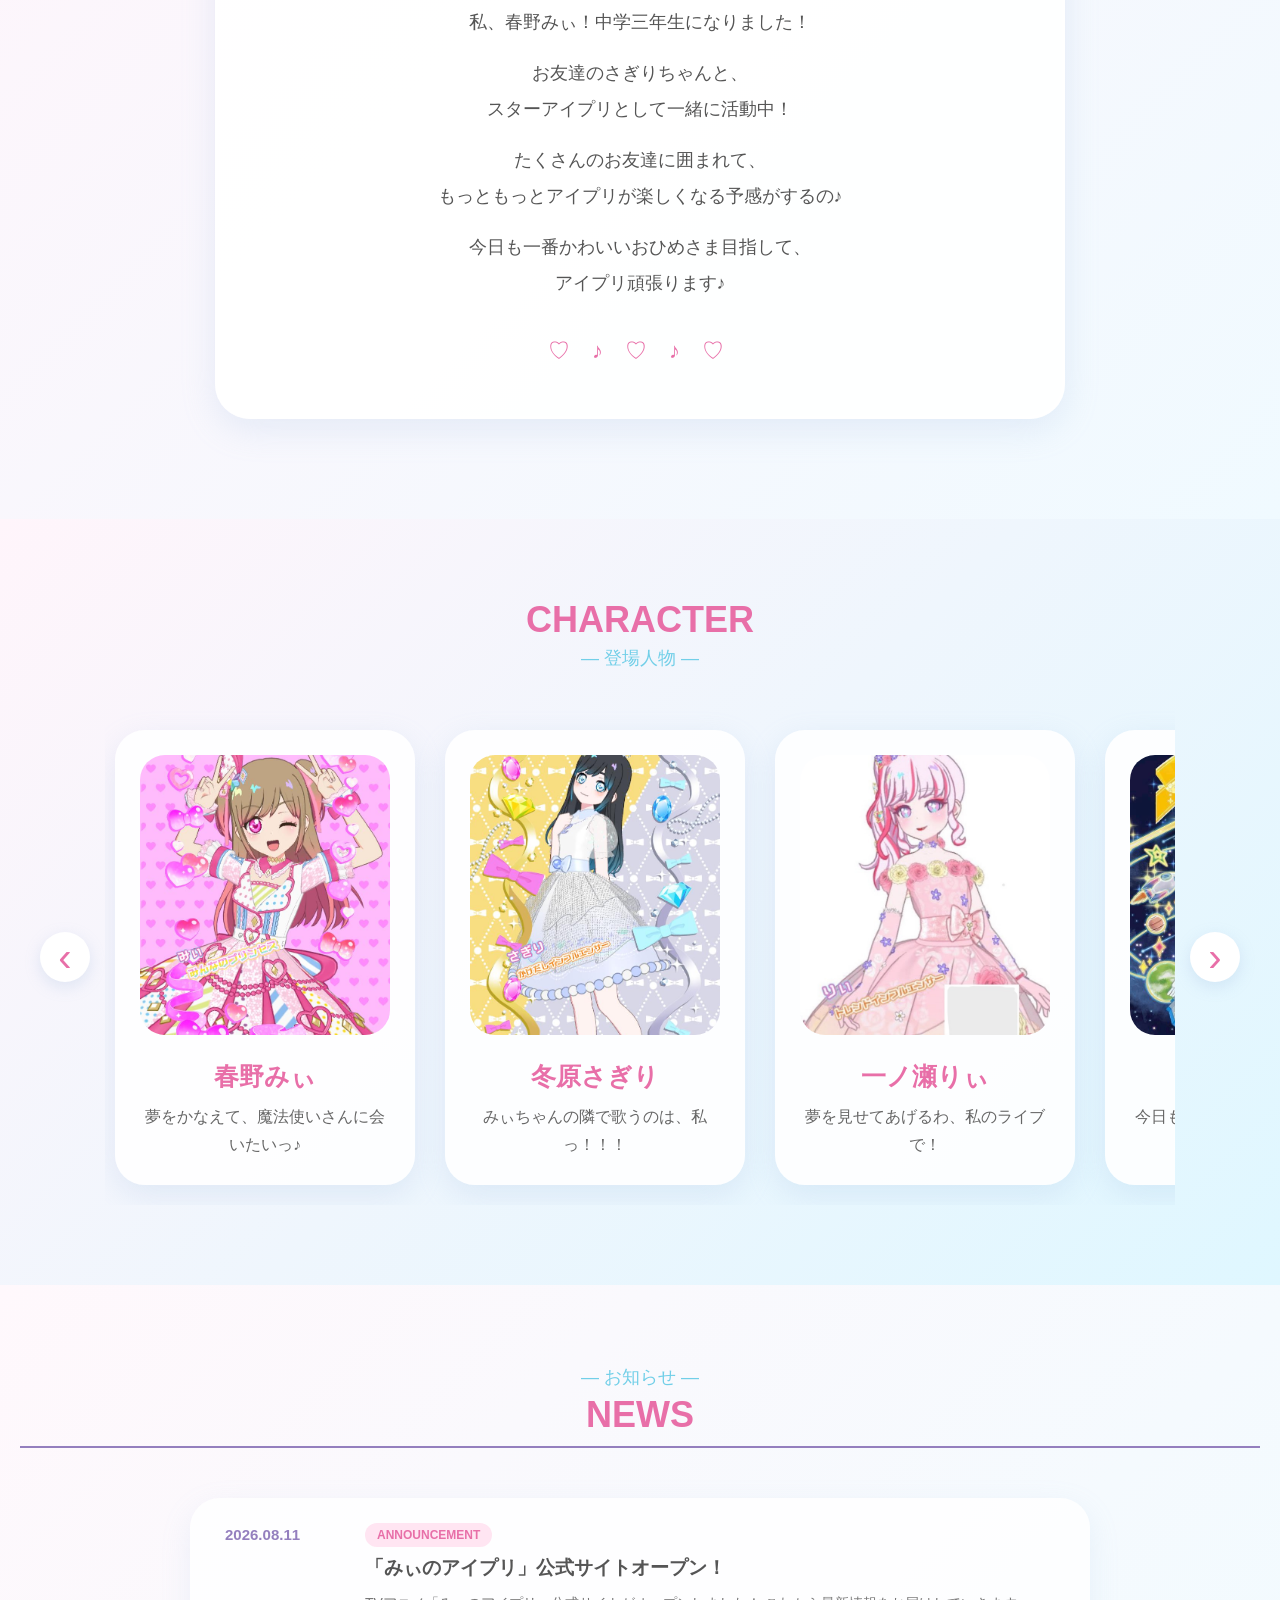
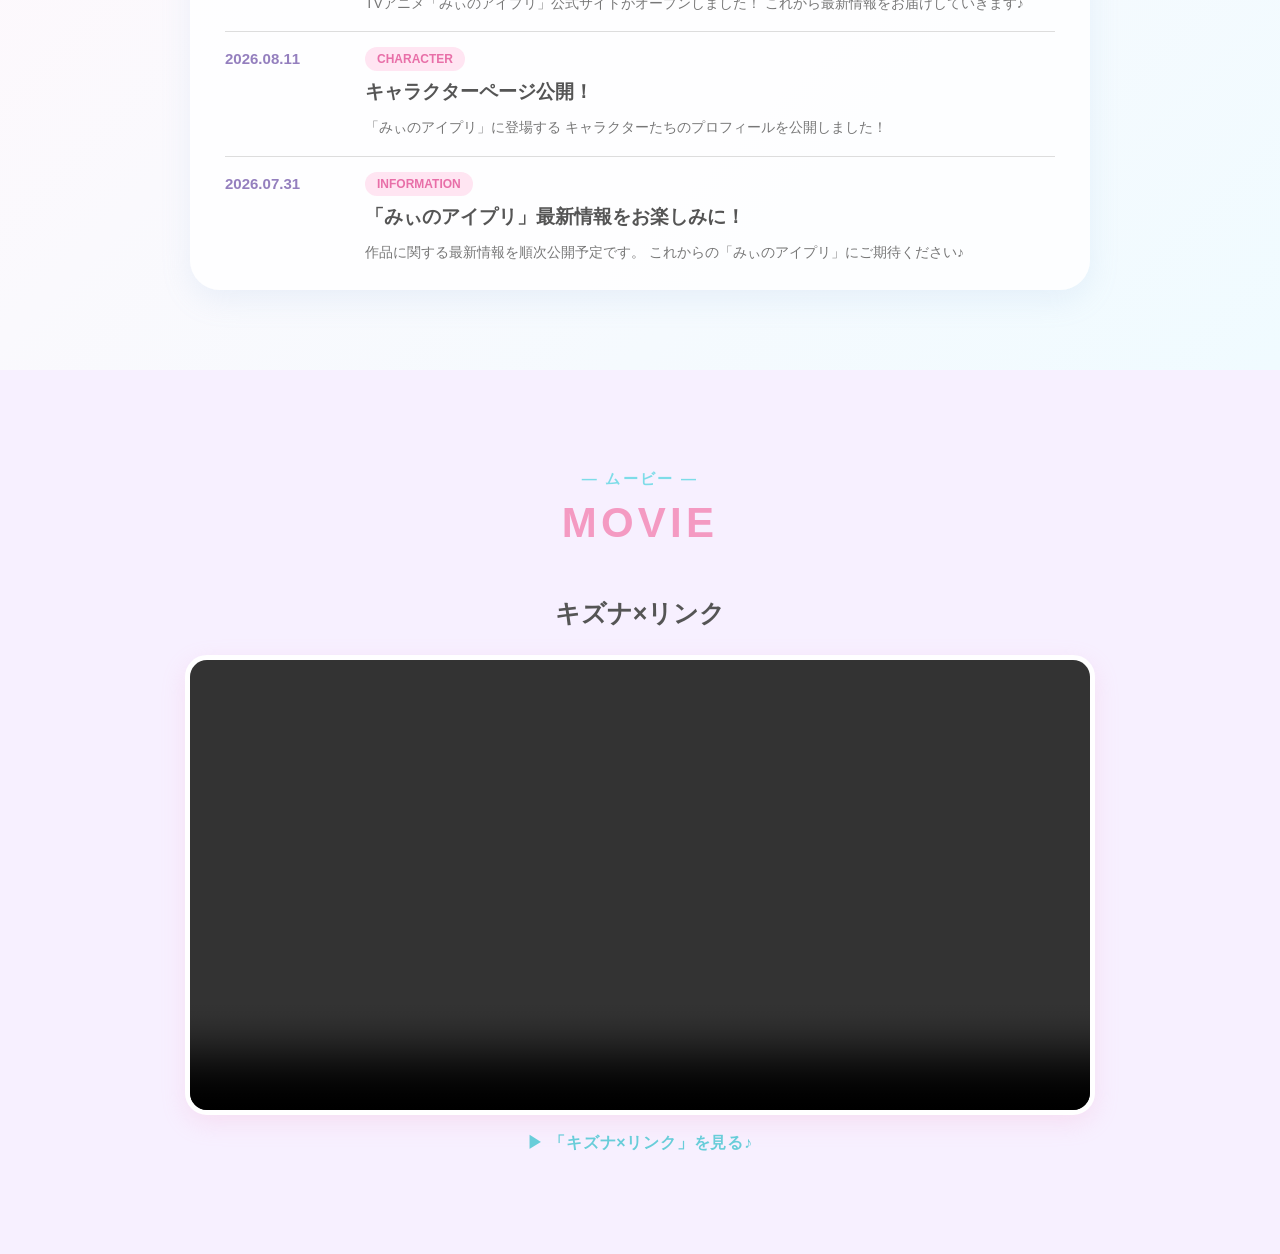
==== commit a7332c60: "Add files via upload" ====
--- a/index.html
+++ b/index.html
@@ -1,187 +1,556 @@
-
-<!DOCTYPE html>
-<html lang="ja">
-
-<head>
-
-    <meta charset="UTF-8">
-
-    <meta name="viewport"
-          content="width=device-width, initial-scale=1.0">
-
-    <title>みぃのアイプリ｜PASSWORD</title>
-
-    <style>
-
-        * {
-            box-sizing: border-box;
-        }
-
-        body {
-            margin: 0;
-            min-height: 100vh;
-
-            display: flex;
-            justify-content: center;
-            align-items: center;
-
-            font-family:
-                "Yu Gothic",
-                "Hiragino Kaku Gothic ProN",
-                sans-serif;
-
-            background:
-                linear-gradient(
-                    135deg,
-                    #fff4fa,
-                    #eefcff
-                );
-        }
-
-        .password-box {
-            width: min(90%, 420px);
-
-            padding: 40px 30px;
-
-            text-align: center;
-
-            background: white;
-
-            border-radius: 30px;
-
-            box-shadow:
-                0 10px 35px
-                rgba(180, 160, 190, 0.2);
-
-            border:
-                2px solid #f3c9df;
-        }
-
-        .password-box h1 {
-            margin: 0;
-
-            color: #e58bb7;
-
-            font-size: 26px;
-        }
-
-        .password-box p {
-            color: #79c6d5;
-
-            line-height: 1.7;
-        }
-
-        input {
-            width: 100%;
-
-            padding: 14px;
-
-            border:
-                2px solid #d9edf1;
-
-            border-radius: 20px;
-
-            outline: none;
-
-            text-align: center;
-
-            font-size: 16px;
-        }
-
-        button {
-            margin-top: 15px;
-
-            width: 100%;
-
-            padding: 13px;
-
-            border: none;
-
-            border-radius: 25px;
-
-            background:
-                linear-gradient(
-                    90deg,
-                    #ee9bc4,
-                    #8ed6e4
-                );
-
-            color: white;
-
-            font-weight: bold;
-
-            cursor: pointer;
-        }
-
-        #error {
-            display: none;
-
-            color: #e78bad;
-
-            margin-top: 15px;
-
-            font-size: 14px;
-        }
-
-    </style>
-
-</head>
-
-
-<body>
-
-    <div class="password-box">
-
-        <h1>みぃのアイプリ</h1>
-
-        <p>
-            FRIENDS ONLY<br>
-            パスワードを入力してください
-        </p>
-
-        <input
-            type="password"
-            id="password"
-            placeholder="PASSWORD"
-        >
-
-        <button onclick="checkPassword()">
-            ENTER
-        </button>
-
-        <p id="error">
-            パスワードが違います。
-        </p>
-
-    </div>
-
-
-    <script>
-
-        function checkPassword() {
-
-            const password =
-                document.getElementById("password").value;
-
-            const correctPassword = "0805";
-
-
-            if (password === correctPassword) {
-
-                window.location.href = "home.html";
-
-            } else {
-
-                document.getElementById("error")
-                    .style.display = "block";
-
-            }
-
-        }
-
-    </script>
-
-</body>
-
-</html>
-
+<!DOCTYPE html>
+<html lang="ja">
+
+<head>
+
+    <meta charset="UTF-8">
+
+    <meta name="viewport"
+        content="width=device-width, initial-scale=1.0">
+
+    <title>みぃのアイプリTVアニメ公式サイト</title>
+
+    <link rel="stylesheet" href="style.css">
+
+</head>
+
+
+<body>
+
+
+    <!-- ヘッダー -->
+
+    <header>
+
+        
+        
+        <div class="logo">
+    <img src="images/タイトル.png" alt="みぃのアイプリ">
+        </div>
+
+        <nav>
+            <a href="#home">HOME</a>
+            <a href="#story">STORY</a>
+            <a href="#character">CHARACTER</a>
+            <a href="#news">NEWS</a> 
+         <a href="#movie">MOVIE</a>
+        </nav>
+
+    </header>
+
+
+
+    <!-- HOME -->
+
+    <section class="hero" id="home">
+
+        <img src="images/main.png.png"
+             alt="みぃのアイプリ メインビジュアル">
+
+        <h2>みぃのアイプリ</h2>
+
+        <p>
+            誰だって、輝ける最高のステージ――――――――♪
+        </p>
+
+        <a href="https://privatter.net/u/Outou_mix"
+   class="hero-button"
+   target="_blank"
+   rel="noopener noreferrer">
+    作品を見る
+</a>
+
+    </section>
+
+
+
+    <!-- STORY -->
+
+    <section class="story" id="story">
+
+    <p class="story-subtitle">
+        ― STORY ―
+    </p>
+
+    <h2>物語</h2>
+
+    <div class="story-box">
+
+        <div class="story-title">
+            <span>★</span>
+            みぃのアイプリ
+            <span>★</span>
+        </div>
+
+        <p>
+            私、春野みぃ！中学三年生になりました！
+        </p>
+
+        <p>
+            お友達のさぎりちゃんと、<br>
+            スターアイプリとして一緒に活動中！
+        </p>
+
+<p>
+            たくさんのお友達に囲まれて、<br>
+            もっともっとアイプリが楽しくなる予感がするの♪
+        </p>
+
+
+        <p>
+            今日も一番かわいいおひめさま目指して、<br>
+            アイプリ頑張ります♪
+        </p>
+
+        <div class="story-decoration">
+            ♡ ♪ ♡ ♪ ♡
+        </div>
+
+    </div>
+
+</section>
+
+
+    <!-- CHARACTER -->
+
+    <section class="character" id="character">
+
+        <h2>CHARACTER</h2>
+
+        <p class="section-subtitle">
+            ― 登場人物 ―
+        </p>
+
+
+<div class="character-slider">
+
+    <!-- 左ボタン -->
+    <button class="character-arrow prev">‹</button>
+
+
+
+
+
+
+        <!-- キャラクター一覧 -->
+
+        <div class="character-list">
+
+
+            <!-- 春野みぃ -->
+
+            <a href="character-mii.html" class="character-card">
+
+                <div class="character-image">
+                    <img
+                        src="images/mi.jpg"
+                        alt="春野みぃ">
+                </div>
+
+                <h3>春野みぃ</h3>
+
+                <p>
+                    夢をかなえて、魔法使いさんに会いたいっ♪
+                </p>
+
+            </a>
+
+
+
+            <!-- 冬原さぎり -->
+
+            <a href="character-sagiri.html" class="character-card">
+
+                <div class="character-image">
+                    <img
+                        src="images/sagiri.jpg"
+                        alt="冬原さぎり">
+                </div>
+
+                <h3>冬原さぎり</h3>
+
+                <p>
+                    みぃちゃんの隣で歌うのは、私っ！！！
+                </p>
+
+            </a>
+
+
+
+            <!-- 一ノ瀬りぃ -->
+
+            <a href="character-rii.html" class="character-card">
+
+                <div class="character-image">
+                    <img
+                        src="images/rii.jpg"
+                        alt="一ノ瀬りぃ">
+                </div>
+
+                <h3>一ノ瀬りぃ</h3>
+
+                <p>
+                    夢を見せてあげるわ、私のライブで！
+                </p>
+
+            </a>
+
+
+
+            <!-- 水森翠 -->
+
+            <a href="character-sui.html" class="character-card">
+
+                <div class="character-image">
+                    <img
+                        src="images/sui.jpg"
+                        alt="水森翠">
+                </div>
+
+                <h3>水森翠</h3>
+
+                <p>
+                    今日もアイプリ日和の天気だねぇ～♪
+                </p>
+
+            </a>
+
+
+
+            <!-- 由良樹ぱく -->
+
+            <a href="character-paku.html" class="character-card">
+
+                <div class="character-image">
+                    <img
+                        src="images/paku.jpg"
+                        alt="由良樹ぱく">
+                </div>
+
+                <h3>由良樹ぱく</h3>
+
+                <p>
+                    あたしのライブで、笑顔を届けるっすよ！
+                </p>
+
+            </a>
+
+
+
+            <!-- 秋風いずき -->
+
+            <a href="character-izu.html" class="character-card">
+
+                <div class="character-image">
+                    <img
+                        src="images/izu.jpg"
+                        alt="秋風いずき">
+                </div>
+
+                <h3>秋風いずき</h3>
+
+                <p>
+                    お願いみぃちゃん、アイプリになって！
+                </p>
+
+            </a>
+
+
+
+            <!-- 夕暮凪 -->
+
+            <a href="character-nagi.html" class="character-card">
+
+                <div class="character-image">
+                    <img
+                        src="images/nagi.jpg"
+                        alt="夕暮凪">
+                </div>
+
+                <h3>夕暮凪</h3>
+
+                <p>
+                    あんたたち、ステージで妥協しないでよね
+                </p>
+
+            </a>
+
+
+
+            <!-- 黒瀬胡桃 -->
+
+            <a href="character-kurumi.html" class="character-card">
+
+                <div class="character-image">
+                    <img
+                        src="images/kurumi.jpg"
+                        alt="黒瀬胡桃">
+                </div>
+
+                <h3>黒瀬胡桃</h3>
+
+                <p>
+                    ぱくは私の親友なのです！
+                </p>
+
+            </a>
+
+
+
+            <!-- 水森零 -->
+
+            <a href="character-rei.html" class="character-card">
+
+                <div class="character-image">
+                    <img
+                        src="images/rei.jpg"
+                        alt="水森零">
+                </div>
+
+                <h3>水森零</h3>
+
+                <p>
+                    翠には幸せでいてほしいの
+                </p>
+
+            </a>
+
+
+
+            <!-- 神咲夏色 -->
+
+            <a href="character-natu.html" class="character-card">
+
+                <div class="character-image">
+                    <img
+                        src="images/natu.webp"
+                        alt="神咲夏色">
+                </div>
+
+                <h3>神咲夏色</h3>
+
+                <p>
+                    ボクのステージは、みんなに魔法をかけるんだ！
+                </p>
+
+            </a>
+
+
+
+            <!-- 柏木亜美華 -->
+
+            <a href="character-ami.html" class="character-card">
+
+                <div class="character-image">
+                    <img
+                        src="images/ami.jpg"
+                        alt="柏木亜美華">
+                </div>
+
+                <h3>柏木亜美華</h3>
+
+                <p>
+                    お花みたいに広がって、私の思い届いて！
+                </p>
+
+            </a>
+
+
+
+            <!-- 星宵ゆあ -->
+
+            <a href="character-yua.html" class="character-card">
+
+                <div class="character-image">
+                    <img
+                        src="images/yua.jpg"
+                        alt="星宵ゆあ">
+                </div>
+
+                <h3>星宵ゆあ</h3>
+
+                <p>
+                    …………もう一度だけ、私も歌いたい
+                </p>
+
+            </a>
+
+
+
+            <!-- 夜沙暗ろまん -->
+
+            <a href="character-roma.html" class="character-card">
+
+                <div class="character-image">
+                    <img
+                        src="images/roma.jpg"
+                        alt="夜沙暗ろまん">
+                </div>
+
+                <h3>夜沙暗ろまん</h3>
+
+                <p>
+                    …………先輩、ごめんなさい
+                </p>
+
+            </a>
+
+
+        </div>
+        <!-- character-list ここまで -->
+
+
+        <!-- 右ボタン -->
+
+        <button class="character-arrow next">
+            ›
+        </button>
+
+
+    </div>
+    <!-- character-slider ここまで -->
+
+
+</section>
+
+
+
+
+
+
+
+    <!-- NEWS -->
+
+   <!-- NEWS -->
+
+<section class="news" id="news">
+
+    <p class="section-subtitle">
+        ― お知らせ ―
+    </p>
+
+    <h2>NEWS</h2>
+
+
+    <div class="news-list">
+
+
+        <!-- NEWS 01 -->
+
+        <article class="news-item">
+
+            <time>2026.08.11</time>
+
+            <div class="news-content">
+
+                <span class="news-category">
+                    ANNOUNCEMENT
+                </span>
+
+                <h3>
+                    「みぃのアイプリ」公式サイトオープン！
+                </h3>
+
+                <p>
+                    TVアニメ「みぃのアイプリ」公式サイトがオープンしました！
+                    これから最新情報をお届けしていきます♪
+                </p>
+
+            </div>
+
+        </article>
+
+
+
+        <!-- NEWS 02 -->
+
+        <article class="news-item">
+
+            <time>2026.08.11</time>
+
+            <div class="news-content">
+
+                <span class="news-category">
+                    CHARACTER
+                </span>
+
+                <h3>
+                    キャラクターページ公開！
+                </h3>
+
+                <p>
+                    「みぃのアイプリ」に登場する
+                    キャラクターたちのプロフィールを公開しました！
+                </p>
+
+            </div>
+
+        </article>
+
+
+
+        <!-- NEWS 03 -->
+
+        <article class="news-item">
+
+            <time>2026.07.31</time>
+
+            <div class="news-content">
+
+                <span class="news-category">
+                    INFORMATION
+                </span>
+
+                <h3>
+                    「みぃのアイプリ」最新情報をお楽しみに！
+                </h3>
+
+                <p>
+                    作品に関する最新情報を順次公開予定です。
+                    これからの「みぃのアイプリ」にご期待ください♪
+                </p>
+
+            </div>
+
+        </article>
+
+
+    </div>
+
+</section>
+
+
+<!-- MOVIE -->
+<section class="movie-section">
+
+    <p class="section-subtitle">
+        ― ムービー ―
+    </p>
+
+    <h1>MOVIE</h1>
+
+    <article class="movie-item">
+
+        <h2>キズナ×リンク</h2>
+
+        <div class="movie-video">
+            <video controls playsinline>
+                <source src="movies/【みぃプリ】キズナ×リンク.mp4" type="video/mp4">
+                お使いのブラウザでは動画を再生できません。
+            </video>
+        </div>
+
+        <p class="movie-caption">
+            ▶ 「キズナ×リンク」を見る♪
+        </p>
+
+    </article>
+
+</section>
+</section>
+
+<script src="script.js"></script>
+
+</body>
+
+</html>
--- a/style.css
+++ b/style.css
@@ -0,0 +1,876 @@
+body {
+margin: 0;
+background-color: #f7f0ff;
+color: #333333;
+font-family:  sans-serif;
+}  
+
+header{
+ display: flex;
+ justify-content: space-between;
+ align-items: center;
+
+ padding: 20px 50px;
+
+ background-color: white;
+
+}
+
+
+.logo img {
+    width: 180px;
+    height: auto;
+    display: block;
+}
+
+nav a{
+    margin-left: 25px;
+
+    color: #555555;
+    text-decoration: none;
+    font-weight: bold;
+
+}
+
+.hero{
+    text-align: center;
+
+    padding: 120px 20px;
+
+    background: linear-gradient(
+        135deg,
+        #ffe5f2,
+        #dff7ff
+    );
+}
+
+.hero h1{
+ font-size: 42px;
+ color: #e86fa8;
+ margin-top: 30px;
+}
+
+.hero p{
+    font-size: 20px;
+}
+
+.hero button{
+
+    margin-top: 20px;
+
+    padding: 12px 30px;
+
+    border: none;
+    border-radius: 30px;
+    
+    background-color: #947fbe;
+    color: white;
+
+    font-size: 16px;
+    cursor: pointer;
+}
+
+.news{
+ max-width: 800px;
+ margin: 60px auto;
+ padding: 0 20px;
+
+}
+
+.news h2{
+    
+    color: #947fbe;
+    
+    border-bottom: 2px solid #947fbe;
+
+    padding-bottom: 10px;
+}
+
+
+.news article{
+ display: flex;
+ gap: 30px;   
+ padding: 15px 0;
+ border-bottom: 1px solid #dddddd;
+}
+
+.news time{
+    color: #947fbe;
+    font-weight: bold;
+}
+
+footer{
+    margin-top: 80px;
+
+    padding: 30px;
+
+    text-align: center;
+
+    background-color: #333333;
+    
+    color: #ffffff;
+}
+
+.hero img{
+    max-width: 90%;
+    max-width: 500px;
+
+    border-radius: 20px;
+
+    border: 5px solid white;
+
+    box-shadow: 0 8px 25px rgba(130, 217, 245, 0.4);
+}
+
+
+
+.character {
+    padding: 80px 20px;
+    text-align: center;
+
+    background: linear-gradient(
+        135deg,
+        #fff5fb,
+        #dff7ff
+    );
+
+    width: 100%;
+    box-sizing: border-box;
+
+    overflow: hidden;
+}
+
+.character h2 {
+    font-size: 36px;
+    color: #e86fa8;
+    margin: 0 0 5px;
+}
+
+.section-subtitle {
+    color: #72cfe8;
+    font-size: 18px;
+    margin: 0 0 40px;
+}
+
+
+/* キャラクター全体 */
+
+.character-slider {
+    display: flex;
+    align-items: center;
+
+    gap: 15px;
+
+    width: 100%;
+    max-width: 1200px;
+
+    margin: 0 auto;
+
+    box-sizing: border-box;
+}
+
+/* キャラクターを横に並べる部分 */
+.character-list {
+    display: flex;
+
+    gap: 30px;
+
+    flex: 1;
+    width: 0;
+    min-width: 0;
+
+    overflow-x: auto;
+
+    padding: 20px 10px;
+
+    box-sizing: border-box;
+
+    scroll-behavior: smooth;
+}
+
+
+
+/* スクロールバー */
+
+.character-list::-webkit-scrollbar {
+    height: 8px;
+}
+
+.character-list::-webkit-scrollbar-thumb {
+    background: #f3a6cc;
+    border-radius: 10px;
+}
+
+.character-list::-webkit-scrollbar-track {
+    background: #eefaff;
+    border-radius: 10px;
+}
+
+
+/* キャラクターカード */
+.character-card {
+    flex: 0 0 300px;
+
+    padding: 25px;
+
+    box-sizing: border-box;
+
+    background: rgba(255, 255, 255, 0.9);
+
+    border-radius: 30px;
+
+    box-shadow: 0 10px 30px rgba(150, 180, 220, 0.2);
+
+    text-decoration: none;
+    color: inherit;
+
+    display: block;
+
+    transition: transform 0.2s, box-shadow 0.2s;
+}
+
+
+
+/* キャラクター画像 */
+
+.character-image {
+    width: 100%;
+    height: 280px;
+
+    display: flex;
+    align-items: center;
+    justify-content: center;
+
+    background: #ffffff;
+
+    border-radius: 25px;
+
+    overflow: hidden;
+}
+
+.character-image img {
+    width: 100%;
+    height: 100%;
+
+    object-fit: cover;
+
+    display: block;
+}
+
+/* キャラクター名 */
+
+.character-card h3 {
+    color: #e86fa8;
+    font-size: 25px;
+
+    margin: 25px 0 10px;
+}
+
+
+/* キャラクター紹介文 */
+
+.character-card p {
+    color: #666666;
+
+    font-size: 16px;
+    line-height: 1.8;
+
+    margin: 0;
+}
+
+
+/* 左右のボタン */
+
+.character-arrow {
+    width: 50px;
+    height: 50px;
+
+    flex: 0 0 50px;
+
+    padding: 0;
+
+    border: none;
+    border-radius: 50%;
+
+    background-color: white;
+
+    color: #e86fa8;
+
+    font-size: 40px;
+    line-height: 50px;
+
+    cursor: pointer;
+
+    box-shadow: 0 5px 15px rgba(150, 180, 220, 0.25);
+
+    display: flex;
+    align-items: center;
+    justify-content: center;
+
+    box-sizing: border-box;
+}
+
+
+
+
+
+/* =========================
+   CHARACTER DETAIL
+========================= */
+
+.character-detail {
+    padding: 80px 20px;
+
+    max-width: 1100px;
+
+    margin: 0 auto;
+
+    text-align: center;
+}
+
+.character-detail h1 {
+    color: #e86fa8;
+
+    font-size: 42px;
+
+    margin-bottom: 50px;
+}
+
+.character-detail-content {
+    display: flex;
+
+    align-items: center;
+
+    gap: 60px;
+
+    text-align: left;
+}
+
+.character-detail-image {
+    flex: 1;
+
+    max-width: 450px;
+
+    background: white;
+
+    border-radius: 30px;
+
+    overflow: hidden;
+
+    box-shadow:
+        0 10px 30px rgba(150, 180, 220, 0.2);
+}
+
+.character-detail-image img {
+    width: 100%;
+
+    display: block;
+}
+
+.character-detail-text {
+    flex: 1;
+}
+
+.character-detail-text h2 {
+    color: #e86fa8;
+
+    font-size: 32px;
+}
+
+.character-detail-text p {
+    line-height: 2;
+
+    color: #555;
+}
+
+.character-detail-text dl {
+    margin-top: 30px;
+}
+
+.character-detail-text dt {
+    color: #72cfe8;
+
+    font-weight: bold;
+
+    margin-top: 15px;
+}
+
+.character-detail-text dd {
+    margin-left: 0;
+
+    margin-top: 5px;
+}
+
+.back-button {
+    display: inline-block;
+
+    margin-top: 60px;
+
+    padding: 12px 30px;
+
+    border-radius: 30px;
+
+    background: #e86fa8;
+
+    color: white;
+
+    text-decoration: none;
+
+    font-weight: bold;
+}
+
+.back-button:hover {
+    opacity: 0.8;
+}
+
+
+
+.character-card:hover {
+    text-decoration: none;
+    color: inherit;
+
+    transform: translateY(-8px);
+
+    box-shadow:
+        0 15px 35px rgba(150, 180, 220, 0.3);
+}
+
+
+.story {
+    padding: 100px 20px;
+    text-align: center;
+
+    background: linear-gradient(
+        135deg,
+        #fff5fb,
+        #f0faff
+    );
+
+    box-sizing: border-box;
+}
+
+.story-subtitle {
+    margin: 0 0 5px;
+
+    color: #72cfe8;
+
+    font-size: 18px;
+    font-weight: bold;
+    letter-spacing: 2px;
+}
+
+.story h2 {
+    margin: 0 0 45px;
+
+    color: #e86fa8;
+
+    font-size: 38px;
+}
+
+/* ストーリー本文のカード */
+
+.story-box {
+    max-width: 850px;
+
+    margin: 0 auto;
+
+    padding: 50px 60px;
+
+    box-sizing: border-box;
+
+    background: rgba(255, 255, 255, 0.9);
+
+    border-radius: 35px;
+
+    box-shadow:
+        0 10px 35px rgba(150, 180, 220, 0.2);
+
+    border: 3px solid rgba(255, 255, 255, 0.8);
+}
+
+/* タイトル */
+
+.story-title {
+    margin-bottom: 35px;
+
+    color: #947fbe;
+
+    font-size: 28px;
+    font-weight: bold;
+}
+
+.story-title span {
+    color: #f3a6cc;
+
+    margin: 0 10px;
+}
+
+/* 本文 */
+
+.story-box p {
+    margin: 15px 0;
+
+    color: #555555;
+
+    font-size: 18px;
+
+    line-height: 2;
+}
+
+/* 下の飾り */
+
+.story-decoration {
+    margin-top: 35px;
+
+    color: #e86fa8;
+
+    font-size: 22px;
+
+    letter-spacing: 8px;
+}
+
+
+/* =========================
+   NEWS
+========================= */
+
+.news {
+    padding: 80px 20px;
+
+    background: linear-gradient(
+        135deg,
+        #fff8fc,
+        #f0fbff
+    );
+
+    max-width: none;
+    margin: 0;
+}
+
+.news > h2 {
+    text-align: center;
+
+    font-size: 36px;
+
+    color: #e86fa8;
+
+    margin: 0 0 50px;
+}
+
+.news > .section-subtitle {
+    text-align: center;
+
+    margin-bottom: 5px;
+}
+
+
+/* NEWS一覧 */
+
+.news-list {
+    max-width: 900px;
+
+    margin: 0 auto;
+
+    background: rgba(255, 255, 255, 0.85);
+
+    border-radius: 30px;
+
+    padding: 10px 35px;
+
+    box-sizing: border-box;
+
+    box-shadow:
+        0 10px 30px rgba(150, 180, 220, 0.15);
+}
+
+
+/* NEWS一件 */
+
+.news-item {
+    display: flex;
+
+    gap: 30px;
+
+    padding: 30px 10px;
+
+    border-bottom: 1px solid #eeeeee;
+}
+
+
+/* 最後だけ線を消す */
+
+.news-item:last-child {
+    border-bottom: none;
+}
+
+
+/* 日付 */
+
+.news-item time {
+    flex: 0 0 110px;
+
+    color: #947fbe;
+
+    font-weight: bold;
+
+    font-size: 15px;
+
+    padding-top: 3px;
+}
+
+
+/* NEWS本文 */
+
+.news-content {
+    flex: 1;
+}
+
+
+/* カテゴリー */
+
+.news-category {
+    display: inline-block;
+
+    padding: 5px 12px;
+
+    border-radius: 20px;
+
+    background: #ffe5f2;
+
+    color: #e86fa8;
+
+    font-size: 12px;
+
+    font-weight: bold;
+
+    margin-bottom: 8px;
+}
+
+
+/* タイトル */
+
+.news-content h3 {
+    margin: 0 0 10px;
+
+    color: #555555;
+
+    font-size: 19px;
+}
+
+
+/* 本文 */
+
+.news-content p {
+    margin: 0;
+
+    color: #777777;
+
+    line-height: 1.8;
+
+    font-size: 14px;
+}
+
+
+/* NEWSにマウスを乗せたとき */
+
+.news-item {
+    transition: transform 0.2s;
+}
+
+.news-item:hover {
+    transform: translateX(5px);
+}
+
+
+.hero-button {
+    display: inline-block;
+
+    margin-top: 20px;
+
+    padding: 12px 30px;
+
+    border-radius: 30px;
+
+    background-color: #947fbe;
+
+    color: white;
+
+    text-decoration: none;
+
+    font-size: 16px;
+
+    font-weight: bold;
+
+    transition: 0.2s;
+}
+
+.hero-button:hover {
+    transform: translateY(-3px);
+
+    box-shadow:
+        0 8px 20px rgba(150, 120, 190, 0.25);
+}
+
+/* =========================
+   MOVIE
+========================= */
+
+.movie-section {
+    width: 90%;
+    max-width: 1000px;
+    margin: 100px auto;
+    text-align: center;
+}
+
+/* ― ムービー ― */
+
+.movie-section .section-subtitle {
+    margin: 0 0 10px;
+
+    color: #7edce8;
+
+    font-size: 15px;
+    font-weight: bold;
+
+    letter-spacing: 0.15em;
+}
+
+/* =========================
+   MOVIE
+========================= */
+
+.movie-section {
+    width: 90%;
+    max-width: 1000px;
+    margin: 100px auto;
+    text-align: center;
+}
+
+/* ― ムービー ― */
+
+.movie-section .section-subtitle {
+    margin: 0 0 10px;
+    color: #7edce8;
+    font-size: 15px;
+    font-weight: bold;
+    letter-spacing: 0.15em;
+}
+
+/* MOVIE */
+
+.movie-section h1 {
+    margin: 0 0 50px;
+    color: #f49ac2;
+    font-size: 42px;
+    font-weight: bold;
+    letter-spacing: 0.1em;
+}
+
+/* 動画 */
+
+.movie-item {
+    width: 100%;
+    margin: 0 auto 70px;
+    text-align: center;
+}
+
+.movie-item h2 {
+    margin: 0 0 25px;
+    color: #555;
+    font-size: 25px;
+    font-weight: bold;
+}
+
+.movie-video {
+    width: 100%;
+    max-width: 900px;
+    margin: 0 auto;
+    overflow: hidden;
+    background: white;
+    border: 5px solid white;
+    border-radius: 22px;
+    box-shadow: 0 8px 25px rgba(244, 154, 194, 0.2);
+}
+
+.movie-video video {
+    display: block;
+    width: 100%;
+    height: auto;
+}
+
+.movie-caption {
+    margin: 18px 0 0;
+    color: #68cdd9;
+    font-size: 16px;
+    font-weight: bold;
+    letter-spacing: 0.05em;
+}
+
+@media screen and (max-width: 768px) {
+
+    /* ページ全体 */
+    body {
+        width: 100%;
+        overflow-x: hidden;
+    }
+
+    /* ヘッダー */
+    header {
+        width: 100%;
+        padding: 10px;
+        box-sizing: border-box;
+    }
+
+    /* ロゴ */
+    .logo img {
+        max-width: 70%;
+        height: auto;
+    }
+
+    /* コンテンツ */
+    main {
+        width: 100%;
+        padding: 0 15px;
+        box-sizing: border-box;
+    }
+
+    /* 画像 */
+    img {
+        max-width: 100%;
+        height: auto;
+    }
+
+    /* YouTubeなどの動画 */
+    iframe {
+        max-width: 100%;
+        width: 100%;
+        height: auto;
+        aspect-ratio: 16 / 9;
+    }
+
+    /* 横並びの要素を縦並びに */
+    .container,
+    .content,
+    .items {
+        flex-direction: column;
+    }
+
+    /* 見出し */
+    h1 {
+        font-size: 26px;
+    }
+
+    h2 {
+        font-size: 22px;
+    }
+
+    h3 {
+        font-size: 19px;
+    }
+
+    /* 本文 */
+    p {
+        font-size: 15px;
+        line-height: 1.8;
+    }
+}
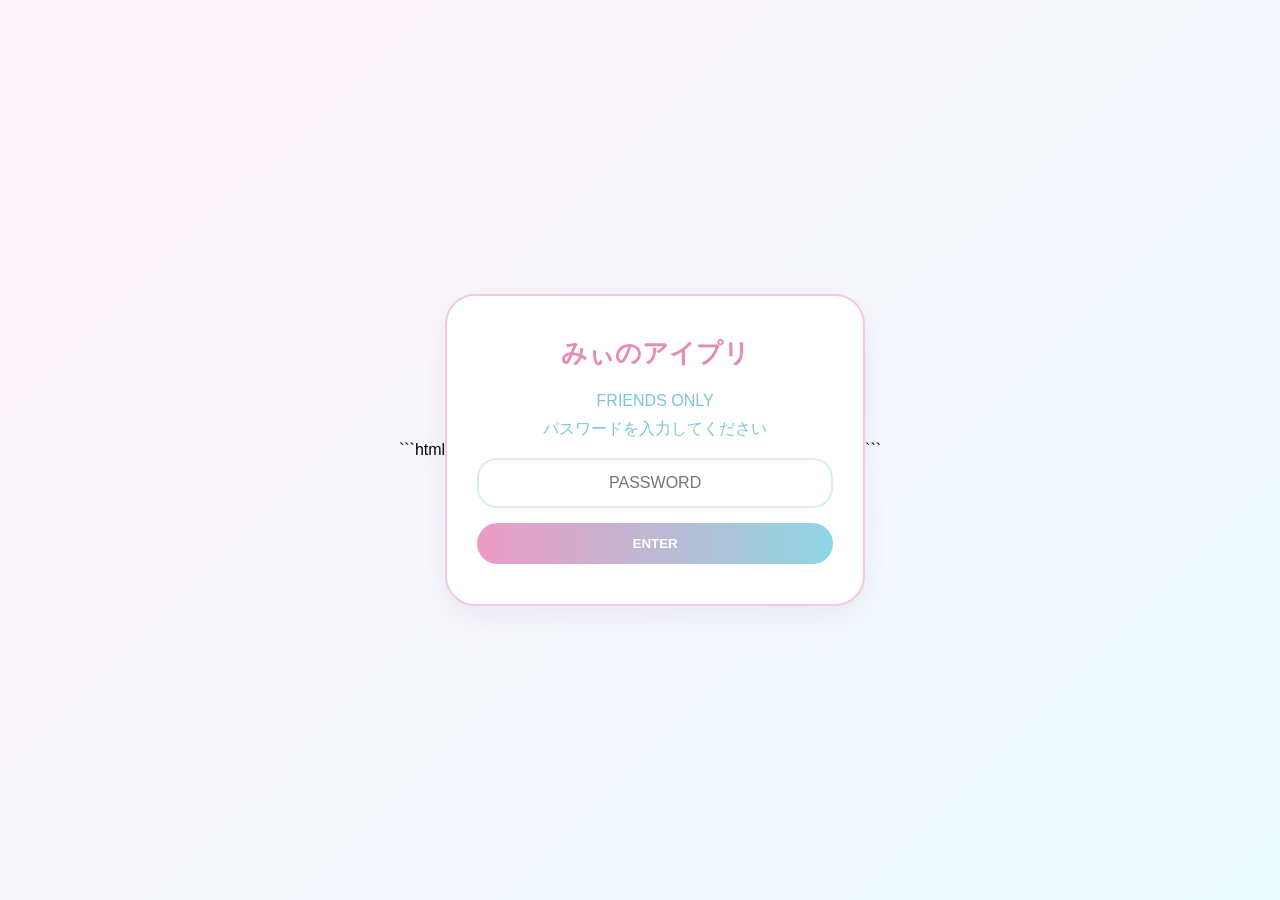
==== commit 6d6396da: "Add files via upload" ====
--- a/index.html
+++ b/index.html
@@ -1,3 +1,4 @@
+```html
 <!DOCTYPE html>
 <html lang="ja">
 
@@ -6,551 +7,181 @@
     <meta charset="UTF-8">
 
     <meta name="viewport"
-        content="width=device-width, initial-scale=1.0">
+          content="width=device-width, initial-scale=1.0">
 
-    <title>みぃのアイプリTVアニメ公式サイト</title>
+    <title>みぃのアイプリ｜PASSWORD</title>
 
-    <link rel="stylesheet" href="style.css">
+    <style>
+
+        * {
+            box-sizing: border-box;
+        }
+
+        body {
+            margin: 0;
+            min-height: 100vh;
+
+            display: flex;
+            justify-content: center;
+            align-items: center;
+
+            font-family:
+                "Yu Gothic",
+                "Hiragino Kaku Gothic ProN",
+                sans-serif;
+
+            background:
+                linear-gradient(
+                    135deg,
+                    #fff4fa,
+                    #eefcff
+                );
+        }
+
+        .password-box {
+            width: min(90%, 420px);
+
+            padding: 40px 30px;
+
+            text-align: center;
+
+            background: white;
+
+            border-radius: 30px;
+
+            box-shadow:
+                0 10px 35px
+                rgba(180, 160, 190, 0.2);
+
+            border:
+                2px solid #f3c9df;
+        }
+
+        .password-box h1 {
+            margin: 0;
+
+            color: #e58bb7;
+
+            font-size: 26px;
+        }
+
+        .password-box p {
+            color: #79c6d5;
+
+            line-height: 1.7;
+        }
+
+        input {
+            width: 100%;
+
+            padding: 14px;
+
+            border:
+                2px solid #d9edf1;
+
+            border-radius: 20px;
+
+            outline: none;
+
+            text-align: center;
+
+            font-size: 16px;
+        }
+
+        button {
+            margin-top: 15px;
+
+            width: 100%;
+
+            padding: 13px;
+
+            border: none;
+
+            border-radius: 25px;
+
+            background:
+                linear-gradient(
+                    90deg,
+                    #ee9bc4,
+                    #8ed6e4
+                );
+
+            color: white;
+
+            font-weight: bold;
+
+            cursor: pointer;
+        }
+
+        #error {
+            display: none;
+
+            color: #e78bad;
+
+            margin-top: 15px;
+
+            font-size: 14px;
+        }
+
+    </style>
 
 </head>
 
 
 <body>
 
+    <div class="password-box">
 
-    <!-- ヘッダー -->
-
-    <header>
-
-        
-        
-        <div class="logo">
-    <img src="images/タイトル.png" alt="みぃのアイプリ">
-        </div>
-
-        <nav>
-            <a href="#home">HOME</a>
-            <a href="#story">STORY</a>
-            <a href="#character">CHARACTER</a>
-            <a href="#news">NEWS</a> 
-         <a href="#movie">MOVIE</a>
-        </nav>
-
-    </header>
-
-
-
-    <!-- HOME -->
-
-    <section class="hero" id="home">
-
-        <img src="images/main.png.png"
-             alt="みぃのアイプリ メインビジュアル">
-
-        <h2>みぃのアイプリ</h2>
+        <h1>みぃのアイプリ</h1>
 
         <p>
-            誰だって、輝ける最高のステージ――――――――♪
+            FRIENDS ONLY<br>
+            パスワードを入力してください
         </p>
 
-        <a href="https://privatter.net/u/Outou_mix"
-   class="hero-button"
-   target="_blank"
-   rel="noopener noreferrer">
-    作品を見る
-</a>
+        <input
+            type="password"
+            id="password"
+            placeholder="PASSWORD"
+        >
 
-    </section>
+        <button onclick="checkPassword()">
+            ENTER
+        </button>
 
-
-
-    <!-- STORY -->
-
-    <section class="story" id="story">
-
-    <p class="story-subtitle">
-        ― STORY ―
-    </p>
-
-    <h2>物語</h2>
-
-    <div class="story-box">
-
-        <div class="story-title">
-            <span>★</span>
-            みぃのアイプリ
-            <span>★</span>
-        </div>
-
-        <p>
-            私、春野みぃ！中学三年生になりました！
+        <p id="error">
+            パスワードが違います。
         </p>
-
-        <p>
-            お友達のさぎりちゃんと、<br>
-            スターアイプリとして一緒に活動中！
-        </p>
-
-<p>
-            たくさんのお友達に囲まれて、<br>
-            もっともっとアイプリが楽しくなる予感がするの♪
-        </p>
-
-
-        <p>
-            今日も一番かわいいおひめさま目指して、<br>
-            アイプリ頑張ります♪
-        </p>
-
-        <div class="story-decoration">
-            ♡ ♪ ♡ ♪ ♡
-        </div>
 
     </div>
 
-</section>
+
+    <script>
+
+        function checkPassword() {
+
+            const password =
+                document.getElementById("password").value;
+
+            const correctPassword = "0805";
 
 
-    <!-- CHARACTER -->
+            if (password === correctPassword) {
 
-    <section class="character" id="character">
+                window.location.href = "home.html";
 
-        <h2>CHARACTER</h2>
+            } else {
 
-        <p class="section-subtitle">
-            ― 登場人物 ―
-        </p>
+                document.getElementById("error")
+                    .style.display = "block";
 
+            }
 
-<div class="character-slider">
+        }
 
-    <!-- 左ボタン -->
-    <button class="character-arrow prev">‹</button>
-
-
-
-
-
-
-        <!-- キャラクター一覧 -->
-
-        <div class="character-list">
-
-
-            <!-- 春野みぃ -->
-
-            <a href="character-mii.html" class="character-card">
-
-                <div class="character-image">
-                    <img
-                        src="images/mi.jpg"
-                        alt="春野みぃ">
-                </div>
-
-                <h3>春野みぃ</h3>
-
-                <p>
-                    夢をかなえて、魔法使いさんに会いたいっ♪
-                </p>
-
-            </a>
-
-
-
-            <!-- 冬原さぎり -->
-
-            <a href="character-sagiri.html" class="character-card">
-
-                <div class="character-image">
-                    <img
-                        src="images/sagiri.jpg"
-                        alt="冬原さぎり">
-                </div>
-
-                <h3>冬原さぎり</h3>
-
-                <p>
-                    みぃちゃんの隣で歌うのは、私っ！！！
-                </p>
-
-            </a>
-
-
-
-            <!-- 一ノ瀬りぃ -->
-
-            <a href="character-rii.html" class="character-card">
-
-                <div class="character-image">
-                    <img
-                        src="images/rii.jpg"
-                        alt="一ノ瀬りぃ">
-                </div>
-
-                <h3>一ノ瀬りぃ</h3>
-
-                <p>
-                    夢を見せてあげるわ、私のライブで！
-                </p>
-
-            </a>
-
-
-
-            <!-- 水森翠 -->
-
-            <a href="character-sui.html" class="character-card">
-
-                <div class="character-image">
-                    <img
-                        src="images/sui.jpg"
-                        alt="水森翠">
-                </div>
-
-                <h3>水森翠</h3>
-
-                <p>
-                    今日もアイプリ日和の天気だねぇ～♪
-                </p>
-
-            </a>
-
-
-
-            <!-- 由良樹ぱく -->
-
-            <a href="character-paku.html" class="character-card">
-
-                <div class="character-image">
-                    <img
-                        src="images/paku.jpg"
-                        alt="由良樹ぱく">
-                </div>
-
-                <h3>由良樹ぱく</h3>
-
-                <p>
-                    あたしのライブで、笑顔を届けるっすよ！
-                </p>
-
-            </a>
-
-
-
-            <!-- 秋風いずき -->
-
-            <a href="character-izu.html" class="character-card">
-
-                <div class="character-image">
-                    <img
-                        src="images/izu.jpg"
-                        alt="秋風いずき">
-                </div>
-
-                <h3>秋風いずき</h3>
-
-                <p>
-                    お願いみぃちゃん、アイプリになって！
-                </p>
-
-            </a>
-
-
-
-            <!-- 夕暮凪 -->
-
-            <a href="character-nagi.html" class="character-card">
-
-                <div class="character-image">
-                    <img
-                        src="images/nagi.jpg"
-                        alt="夕暮凪">
-                </div>
-
-                <h3>夕暮凪</h3>
-
-                <p>
-                    あんたたち、ステージで妥協しないでよね
-                </p>
-
-            </a>
-
-
-
-            <!-- 黒瀬胡桃 -->
-
-            <a href="character-kurumi.html" class="character-card">
-
-                <div class="character-image">
-                    <img
-                        src="images/kurumi.jpg"
-                        alt="黒瀬胡桃">
-                </div>
-
-                <h3>黒瀬胡桃</h3>
-
-                <p>
-                    ぱくは私の親友なのです！
-                </p>
-
-            </a>
-
-
-
-            <!-- 水森零 -->
-
-            <a href="character-rei.html" class="character-card">
-
-                <div class="character-image">
-                    <img
-                        src="images/rei.jpg"
-                        alt="水森零">
-                </div>
-
-                <h3>水森零</h3>
-
-                <p>
-                    翠には幸せでいてほしいの
-                </p>
-
-            </a>
-
-
-
-            <!-- 神咲夏色 -->
-
-            <a href="character-natu.html" class="character-card">
-
-                <div class="character-image">
-                    <img
-                        src="images/natu.webp"
-                        alt="神咲夏色">
-                </div>
-
-                <h3>神咲夏色</h3>
-
-                <p>
-                    ボクのステージは、みんなに魔法をかけるんだ！
-                </p>
-
-            </a>
-
-
-
-            <!-- 柏木亜美華 -->
-
-            <a href="character-ami.html" class="character-card">
-
-                <div class="character-image">
-                    <img
-                        src="images/ami.jpg"
-                        alt="柏木亜美華">
-                </div>
-
-                <h3>柏木亜美華</h3>
-
-                <p>
-                    お花みたいに広がって、私の思い届いて！
-                </p>
-
-            </a>
-
-
-
-            <!-- 星宵ゆあ -->
-
-            <a href="character-yua.html" class="character-card">
-
-                <div class="character-image">
-                    <img
-                        src="images/yua.jpg"
-                        alt="星宵ゆあ">
-                </div>
-
-                <h3>星宵ゆあ</h3>
-
-                <p>
-                    …………もう一度だけ、私も歌いたい
-                </p>
-
-            </a>
-
-
-
-            <!-- 夜沙暗ろまん -->
-
-            <a href="character-roma.html" class="character-card">
-
-                <div class="character-image">
-                    <img
-                        src="images/roma.jpg"
-                        alt="夜沙暗ろまん">
-                </div>
-
-                <h3>夜沙暗ろまん</h3>
-
-                <p>
-                    …………先輩、ごめんなさい
-                </p>
-
-            </a>
-
-
-        </div>
-        <!-- character-list ここまで -->
-
-
-        <!-- 右ボタン -->
-
-        <button class="character-arrow next">
-            ›
-        </button>
-
-
-    </div>
-    <!-- character-slider ここまで -->
-
-
-</section>
-
-
-
-
-
-
-
-    <!-- NEWS -->
-
-   <!-- NEWS -->
-
-<section class="news" id="news">
-
-    <p class="section-subtitle">
-        ― お知らせ ―
-    </p>
-
-    <h2>NEWS</h2>
-
-
-    <div class="news-list">
-
-
-        <!-- NEWS 01 -->
-
-        <article class="news-item">
-
-            <time>2026.08.11</time>
-
-            <div class="news-content">
-
-                <span class="news-category">
-                    ANNOUNCEMENT
-                </span>
-
-                <h3>
-                    「みぃのアイプリ」公式サイトオープン！
-                </h3>
-
-                <p>
-                    TVアニメ「みぃのアイプリ」公式サイトがオープンしました！
-                    これから最新情報をお届けしていきます♪
-                </p>
-
-            </div>
-
-        </article>
-
-
-
-        <!-- NEWS 02 -->
-
-        <article class="news-item">
-
-            <time>2026.08.11</time>
-
-            <div class="news-content">
-
-                <span class="news-category">
-                    CHARACTER
-                </span>
-
-                <h3>
-                    キャラクターページ公開！
-                </h3>
-
-                <p>
-                    「みぃのアイプリ」に登場する
-                    キャラクターたちのプロフィールを公開しました！
-                </p>
-
-            </div>
-
-        </article>
-
-
-
-        <!-- NEWS 03 -->
-
-        <article class="news-item">
-
-            <time>2026.07.31</time>
-
-            <div class="news-content">
-
-                <span class="news-category">
-                    INFORMATION
-                </span>
-
-                <h3>
-                    「みぃのアイプリ」最新情報をお楽しみに！
-                </h3>
-
-                <p>
-                    作品に関する最新情報を順次公開予定です。
-                    これからの「みぃのアイプリ」にご期待ください♪
-                </p>
-
-            </div>
-
-        </article>
-
-
-    </div>
-
-</section>
-
-
-<!-- MOVIE -->
-<section class="movie-section">
-
-    <p class="section-subtitle">
-        ― ムービー ―
-    </p>
-
-    <h1>MOVIE</h1>
-
-    <article class="movie-item">
-
-        <h2>キズナ×リンク</h2>
-
-        <div class="movie-video">
-            <video controls playsinline>
-                <source src="movies/【みぃプリ】キズナ×リンク.mp4" type="video/mp4">
-                お使いのブラウザでは動画を再生できません。
-            </video>
-        </div>
-
-        <p class="movie-caption">
-            ▶ 「キズナ×リンク」を見る♪
-        </p>
-
-    </article>
-
-</section>
-</section>
-
-<script src="script.js"></script>
+    </script>
 
 </body>
 
-</html>+</html>
+```
